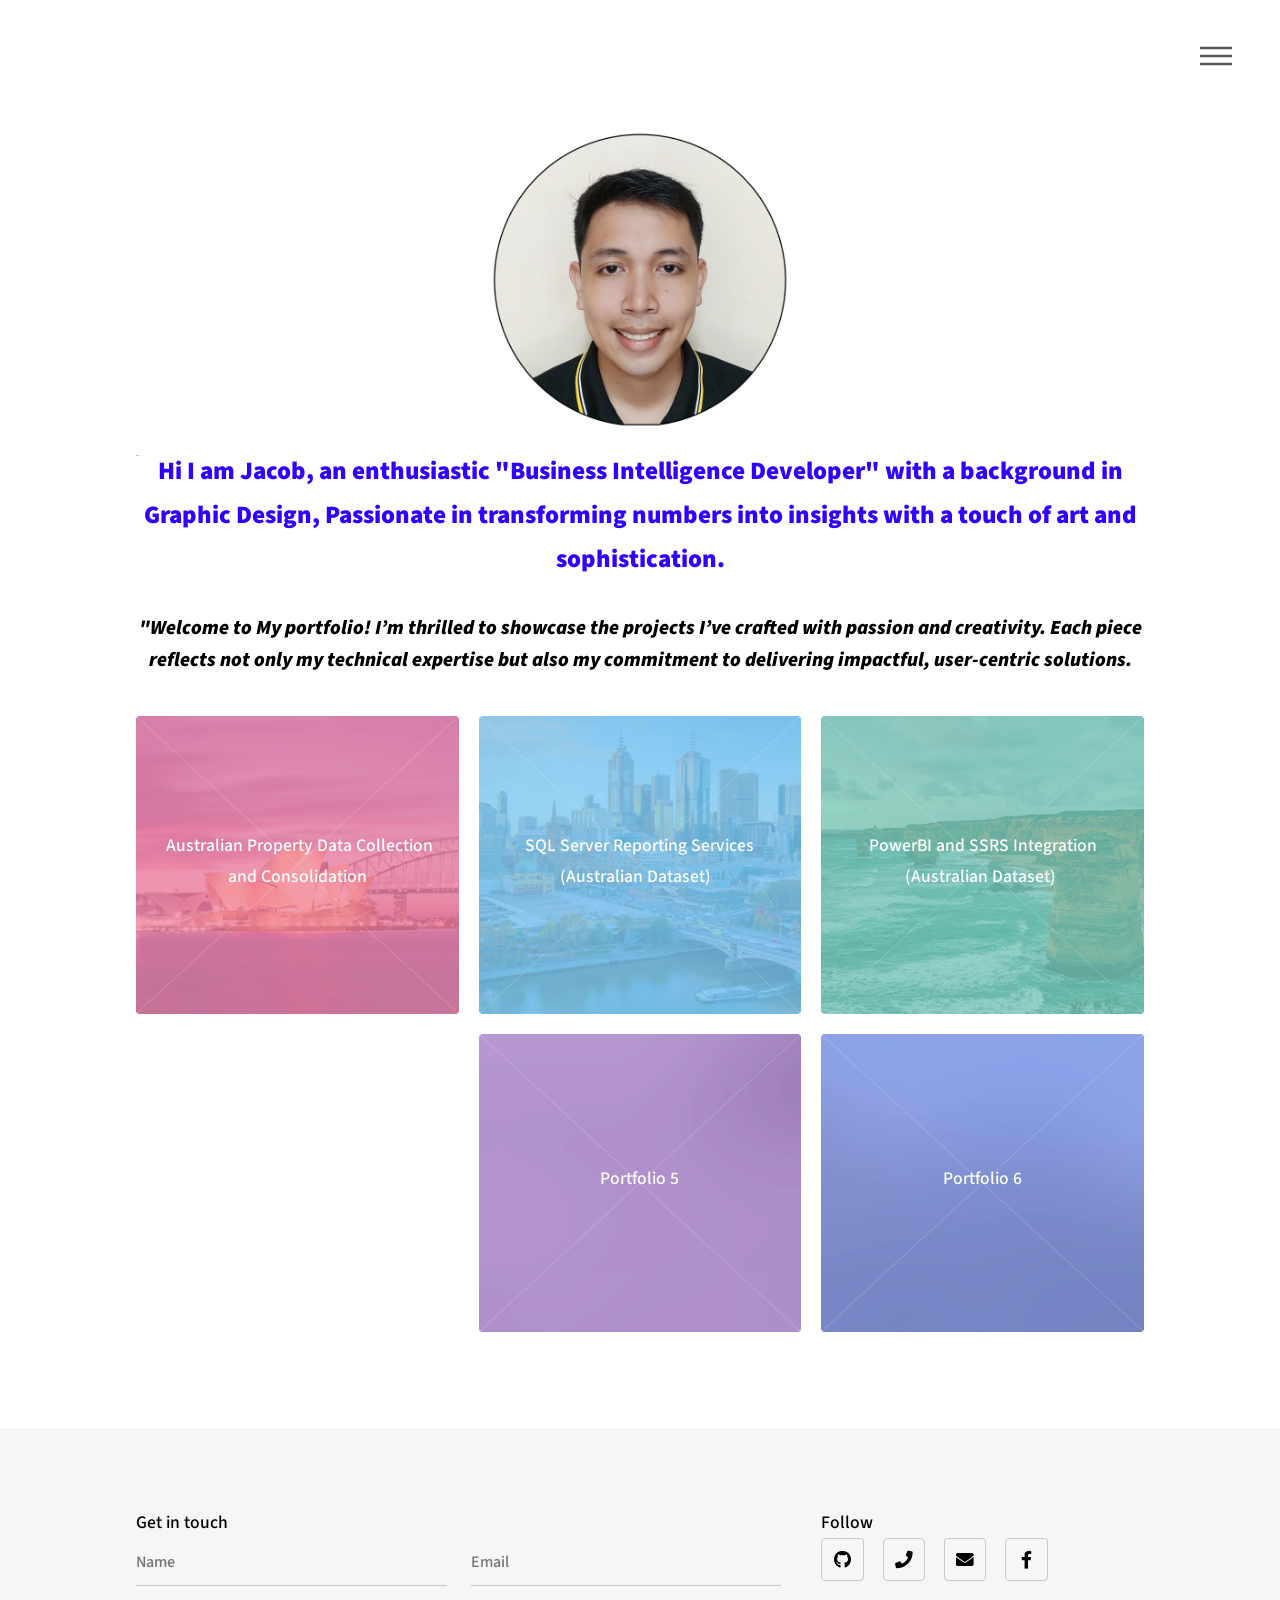
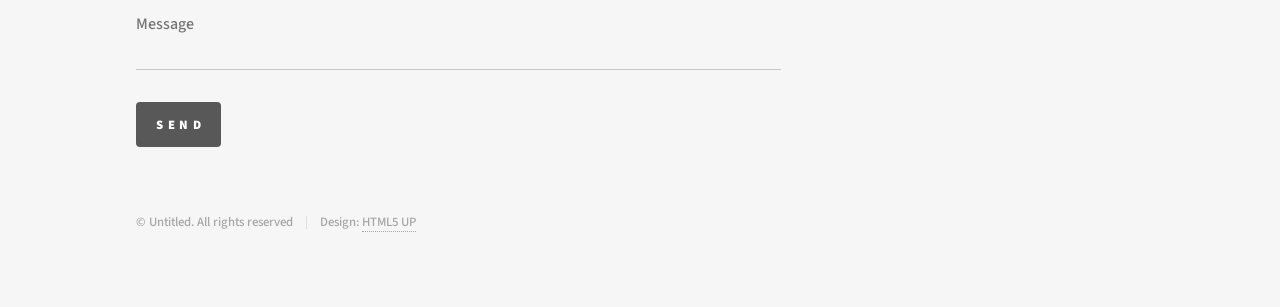
==== index.html @ b9bb624c "project name fixes" ====
<!DOCTYPE HTML>
<!--
	Phantom by HTML5 UP
	html5up.net | @ajlkn
	Free for personal and commercial use under the CCA 3.0 license (html5up.net/license)
-->
<html>
	<head>
		<title>Jacob Gamit/Portfolio</title>
		<meta charset="utf-8" />
		<meta name="viewport" content="width=device-width, initial-scale=1, user-scalable=no" />
		<link rel="stylesheet" href="assets/css/main.css" />
		<noscript><link rel="stylesheet" href="assets/css/noscript.css" /></noscript>
	</head>
	<body class="is-preload">
		<!-- Wrapper -->
			<div id="wrapper">

				<!-- Header -->
					<header id="header">
						<div class="inner">

							<!-- Logo -->
								<a href="index.html">
									<span><img src="images/ProfilePic.png" alt="" width="300" /></span><span>&nbsp;</span>
								</a>
							<p></p>
							<p></p>

							<!-- Nav -->
								<nav>
									<ul>
										<li><a href="#menu">Menu</a></li>
									</ul>
						  </nav>

					  </div>
					</header>

				<!-- Menu -->
					<nav id="menu">
						<h2></h2>
						<ul>
							<li><a href="index.html">Home</a></li>
							<li><a href="Portfolio1.html">Portfolio1</a></li>
							<li><a href="Portfolio2.html">Portfolio2</a></li>
							<li><a href="Portfolio3.html">Portfolio3</a></li>
						</ul>
					</nav>

				<!-- Main -->
					<div id="main">
						<div class="inner">
							<header>
								
							  <p class="align-center"><strong>Hi I am Jacob, an enthusiastic "Business Intelligence Developer" with a background in Graphic Design, Passionate in transforming numbers into insights with a touch of art and sophistication. </strong></p>

								<p class ="portfolio-text"><strong><em>"Welcome to My portfolio! I’m thrilled to showcase the projects I’ve crafted with passion and creativity. Each piece reflects not only my technical expertise but also my commitment to delivering impactful, user‑centric solutions.</em></strong></p>
							
							</header>
							<section class="tiles">
								<article class="style1">
									<span class="image">
										<img src="images/pic01.jpg" alt="" />
									</span>
									<a href="Portfolio1.html">
										<h2>&nbsp;Australian Property Data Collection and Consolidation</h2>
										<div class="content">
											<p>Click to View</p>
										</div>
									</a>
							  </article>
								<article class="style2">
									<span class="image">
										<img src="images/pic02.jpg" alt="" />
									</span>
									<a href="Portfolio2.html">
										<h2>SQL Server Reporting Services<br>
									    (Australian Dataset)&nbsp;&nbsp;</h2>
										<div class="content">
											<p>Click to View</p>
										</div>
									</a>
								</article>
								<article class="style3">
									<span class="image">
										<img src="images/pic03.jpg" alt="" />
									</span>
									<a href="Portfolio3.html">
										<h2>PowerBI and SSRS Integration</h2>
										<h2>(Australian Dataset)&nbsp;</h2>
<div class="content">
			  <p>Click to View</p>
			</div>
									</a>
								</article>
								<article class="style4">
									<span class="image">
										<img src="images/pic04.jpg" alt="" />
									</span>
									<a>
										<h2>Portfolio 4&nbsp;</h2>
										<div class="content">
											<p>Come back soon&nbsp; &nbsp;</p>
										</div>
									</a>
								</article>
								<article class="style5">
									<span class="image">
										<img src="images/pic05.jpg" alt="" />
									</span>
									<a>
										<h2>Portfolio 5</h2>
										<div class="content">
											<p>Come back soon</p>
										</div>
									</a>
								</article>
								<article class="style6">
									<span class="image">
										<img src="images/pic06.jpg" alt="" />
									</span>
									<a>
										<h2>Portfolio 6</h2>
										<div class="content">
											<p>Come back soon</p>
										</div>
									</a>
								</article>
								
						  </section>
					  </div>
					</div>

				<!-- Footer -->
					<footer id="footer">
						<div class="inner">
							<section>
								<h2>Get in touch</h2>
								<form method="post" action="#">
									<div class="fields">
										<div class="field half">
											<input type="text" name="name" id="name" placeholder="Name" />
										</div>
										<div class="field half">
											<input type="email" name="email" id="email" placeholder="Email" />
										</div>
										<div class="field">
											<textarea name="message" id="message" placeholder="Message"></textarea>
										</div>
									</div>
									<ul class="actions">
										<li><input type="submit" value="Send" class="primary" /></li>
									</ul>
								</form>
							</section>
							<section>
								<h2>Follow</h2>
								<ul class="icons">
									<li><a href="#" class="icon brands style2 fa-github"><span class="label">GitHub</span></a></li>
									<li><a href="#" class="icon solid style2 fa-phone"><span class="label">Phone</span></a></li>
									<li><a href="#" class="icon solid style2 fa-envelope"><span class="label">Email</span></a></li>
									<li><a href="#" class="icon brands style2 fa-facebook-f"><span class="label">Facebook</span></a></li>
								</ul>
							</section>
							<ul class="copyright">
								<li>&copy; Untitled. All rights reserved</li><li>Design: <a href="http://html5up.net">HTML5 UP</a></li>
							</ul>
						</div>
					</footer>

			</div>

		<!-- Scripts -->
			<script src="assets/js/jquery.min.js"></script>
			<script src="assets/js/browser.min.js"></script>
			<script src="assets/js/breakpoints.min.js"></script>
			<script src="assets/js/util.js"></script>
			<script src="assets/js/main.js"></script>

	</body>
</html>
---- assets/css/main.css ----
@import url(fontawesome-all.min.css);
@import url("https://fonts.googleapis.com/css?family=Source+Sans+Pro:300,700,900");

/*
	Phantom by HTML5 UP
	html5up.net | @ajlkn
	Free for personal and commercial use under the CCA 3.0 license (html5up.net/license)
*/

html, body, div, span, applet, object,
iframe, h1, h2, h3, h4, h5, h6, p, blockquote,
pre, a, abbr, acronym, address, big, cite,
code, del, dfn, em, img, ins, kbd, q, s, samp,
small, strike, strong, sub, sup, tt, var, b,
u, i, center, dl, dt, dd, ol, ul, li, fieldset,
form, label, legend, table, caption, tbody,
tfoot, thead, tr, th, td, article, aside,
canvas, details, embed, figure, figcaption,
footer, header, hgroup, menu, nav, output, ruby,
section, summary, time, mark, audio, video {
	margin: 0;
	padding: 0;
	border: 0;
	font-size: 100%;
	font: inherit;
	vertical-align: baseline;}

article, aside, details, figcaption, figure,
footer, header, hgroup, menu, nav, section {
	display: block;}

body {
	line-height: 1;
}

ol, ul {
	list-style: none;
}

blockquote, q {
	quotes: none;
}

	blockquote:before, blockquote:after, q:before, q:after {
		content: '';
		content: none;
	}

table {
	border-collapse: collapse;
	border-spacing: 0;
}

body {
	-webkit-text-size-adjust: none;
}

mark {
	background-color: transparent;
	color: inherit;
}

input::-moz-focus-inner {
	border: 0;
	padding: 0;
}

input, select, textarea {
	-moz-appearance: none;
	-webkit-appearance: none;
	-ms-appearance: none;
	appearance: none;
}

/* Basic */

	@-ms-viewport {
		width: device-width;
	}

	body {
		-ms-overflow-style: scrollbar;
	}

	@media screen and (max-width: 480px) {

		html, body {
			min-width: 320px;
		}

	}

	html {
		box-sizing: border-box;
	}

	*, *:before, *:after {
		box-sizing: inherit;
	}

	body {
		background: #ffffff;
	}

		body.is-preload *, body.is-preload *:before, body.is-preload *:after {
			-moz-animation: none !important;
			-webkit-animation: none !important;
			-ms-animation: none !important;
			animation: none !important;
			-moz-transition: none !important;
			-webkit-transition: none !important;
			-ms-transition: none !important;
			transition: none !important;
		}

/* Type */

	body, input, select, textarea {
		color: #000000;
		font-family: "Source Sans Pro", Helvetica, sans-serif;
		font-size: 16pt;
		font-weight: 510;
		line-height: 1.75;
	}

		@media screen and (max-width: 1680px) {

			body, input, select, textarea {
				font-size: 14pt;
			}

		}

		@media screen and (max-width: 1280px) {

			body, input, select, textarea {
				font-size: 12pt;
			}

		}

	a {
		-moz-transition: border-bottom-color 0.2s ease, color 0.2s ease;
		-webkit-transition: border-bottom-color 0.2s ease, color 0.2s ease;
		-ms-transition: border-bottom-color 0.2s ease, color 0.2s ease;
		transition: border-bottom-color 0.2s ease, color 0.2s ease;
		text-decoration: none;
		color: #585858;
		border-bottom: dotted 1px rgba(88, 88, 88, 0.5);
	}

		a:hover {
			border-bottom-color: transparent;
			color: #f2849e !important;
		}

	strong, b {
		font-weight: 900;
	}

	em, i {
		font-style: italic;
	}

	p {
		margin: 0 0 2em 0;
	}

	h1 {
		font-size: 2.75em;
		font-weight: 700;
		line-height: 1.3;
		margin: 0 0 1em 0;
		letter-spacing: -0.035em;
	}

		h1 a {
			color: inherit;
		}

		@media screen and (max-width: 736px) {

			h1 {
				font-size: 2em;
				margin: 0 0 1em 0;
			}

		}

		@media screen and (max-width: 360px) {

			h1 {
				font-size: 1.75em;
			}

		}

	h2, h3, h4, h5, {
		font-weight: 900;
		line-height: 1.5;
		margin: 0 0 2em 0;
		text-transform: uppercase;
		letter-spacing: 0.35em;
	}

		h2 a, h3 a, h4 a, h5 a, h6 a {
			color: inherit;
		}

	h2 {
		font-size: 1.1em;
	}

	h3 {
		font-size: 1em;
	}

	h4 {
		font-size: 0.8em;
	}

	h5 {
		font-size: 0.8em;
	}

	h6 {
  		color: #171717;
	}

	@media screen and (max-width: 980px) {

		h1 br, h2 br, h3 br, h4 br, h5 br, h6 br {
			display: none;
		}

	}

	@media screen and (max-width: 736px) {

		h2 {
			font-size: 1em;
		}

		h3 {
			font-size: 0.8em;
		}

	}

	sub {
		font-size: 0.8em;
		position: relative;
		top: 0.5em;
	}

	sup {
		font-size: 0.8em;
		position: relative;
		top: -0.5em;
	}

	blockquote {
		border-left: solid 4px #c9c9c9;
		font-style: italic;
		margin: 0 0 2em 0;
		padding: 0.5em 0 0.5em 2em;
	}

	code {
		background: rgba(144, 144, 144, 0.075);
		border-radius: 4px;
		border: solid 1px #c9c9c9;
		font-family: "Courier New", monospace;
		font-size: 0.9em;
		margin: 0 0.25em;
		padding: 0.25em 0.65em;
	}

	pre {
		-webkit-overflow-scrolling: touch;
		font-family: "Courier New", monospace;
		font-size: 0.9em;
		margin: 0 0 2em 0;
	}

		pre code {
			display: block;
			line-height: 1.75;
			padding: 1em 1.5em;
			overflow-x: auto;
		}

	hr {
		border: 0;
		border-bottom: solid 1px #c9c9c9;
		margin: 2em 0;
	}

		hr.major {
			margin: 3em 0;
		}

	.align-left {
		text-align: left;
	}

	.align-center {
		text-align: center;
	}

	.align-right {
		text-align: right;
	}

/* Row */

	.row {
		display: flex;
		flex-wrap: wrap;
		box-sizing: border-box;
		align-items: stretch;
	}

		.row > * {
			box-sizing: border-box;
		}

		.row.gtr-uniform > * > :last-child {
			margin-bottom: 0;
		}

		.row.aln-left {
			justify-content: flex-start;
		}

		.row.aln-center {
			justify-content: center;
		}

		.row.aln-right {
			justify-content: flex-end;
		}

		.row.aln-top {
			align-items: flex-start;
		}

		.row.aln-middle {
			align-items: center;
		}

		.row.aln-bottom {
			align-items: flex-end;
		}

		.row > .imp {
			order: -1;
		}

		.row > .col-1 {
			width: 8.33333%;
		}

		.row > .off-1 {
			margin-left: 8.33333%;
		}

		.row > .col-2 {
			width: 16.66667%;
		}

		.row > .off-2 {
			margin-left: 16.66667%;
		}

		.row > .col-3 {
			width: 25%;
		}

		.row > .off-3 {
			margin-left: 25%;
		}

		.row > .col-4 {
			width: 33.33333%;
		}

		.row > .off-4 {
			margin-left: 33.33333%;
		}

		.row > .col-5 {
			width: 41.66667%;
		}

		.row > .off-5 {
			margin-left: 41.66667%;
		}

		.row > .col-6 {
			width: 50%;
		}

		.row > .off-6 {
			margin-left: 50%;
		}

		.row > .col-7 {
			width: 58.33333%;
		}

		.row > .off-7 {
			margin-left: 58.33333%;
		}

		.row > .col-8 {
			width: 66.66667%;
		}

		.row > .off-8 {
			margin-left: 66.66667%;
		}

		.row > .col-9 {
			width: 75%;
		}

		.row > .off-9 {
			margin-left: 75%;
		}

		.row > .col-10 {
			width: 83.33333%;
		}

		.row > .off-10 {
			margin-left: 83.33333%;
		}

		.row > .col-11 {
			width: 91.66667%;
		}

		.row > .off-11 {
			margin-left: 91.66667%;
		}

		.row > .col-12 {
			width: 100%;
		}

		.row > .off-12 {
			margin-left: 100%;
		}

		.row.gtr-0 {
			margin-top: 0;
			margin-left: 0em;
		}

			.row.gtr-0 > * {
				padding: 0 0 0 0em;
			}

			.row.gtr-0.gtr-uniform {
				margin-top: 0em;
			}

				.row.gtr-0.gtr-uniform > * {
					padding-top: 0em;
				}

		.row.gtr-25 {
			margin-top: 0;
			margin-left: -0.5em;
		}

			.row.gtr-25 > * {
				padding: 0 0 0 0.5em;
			}

			.row.gtr-25.gtr-uniform {
				margin-top: -0.5em;
			}

				.row.gtr-25.gtr-uniform > * {
					padding-top: 0.5em;
				}

		.row.gtr-50 {
			margin-top: 0;
			margin-left: -1em;
		}

			.row.gtr-50 > * {
				padding: 0 0 0 1em;
			}

			.row.gtr-50.gtr-uniform {
				margin-top: -1em;
			}

				.row.gtr-50.gtr-uniform > * {
					padding-top: 1em;
				}

		.row {
			margin-top: 0;
			margin-left: -2em;
		}

			.row > * {
				padding: 0 0 0 2em;
			}

			.row.gtr-uniform {
				margin-top: -2em;
			}

				.row.gtr-uniform > * {
					padding-top: 2em;
				}

		.row.gtr-150 {
			margin-top: 0;
			margin-left: -3em;
		}

			.row.gtr-150 > * {
				padding: 0 0 0 3em;
			}

			.row.gtr-150.gtr-uniform {
				margin-top: -3em;
			}

				.row.gtr-150.gtr-uniform > * {
					padding-top: 3em;
				}

		.row.gtr-200 {
			margin-top: 0;
			margin-left: -4em;
		}

			.row.gtr-200 > * {
				padding: 0 0 0 4em;
			}

			.row.gtr-200.gtr-uniform {
				margin-top: -4em;
			}

				.row.gtr-200.gtr-uniform > * {
					padding-top: 4em;
				}

		@media screen and (max-width: 1680px) {

			.row {
				display: flex;
				flex-wrap: wrap;
				box-sizing: border-box;
				align-items: stretch;
			}

				.row > * {
					box-sizing: border-box;
				}

				.row.gtr-uniform > * > :last-child {
					margin-bottom: 0;
				}

				.row.aln-left {
					justify-content: flex-start;
				}

				.row.aln-center {
					justify-content: center;
				}

				.row.aln-right {
					justify-content: flex-end;
				}

				.row.aln-top {
					align-items: flex-start;
				}

				.row.aln-middle {
					align-items: center;
				}

				.row.aln-bottom {
					align-items: flex-end;
				}

				.row > .imp-xlarge {
					order: -1;
				}

				.row > .col-1-xlarge {
					width: 8.33333%;
				}

				.row > .off-1-xlarge {
					margin-left: 8.33333%;
				}

				.row > .col-2-xlarge {
					width: 16.66667%;
				}

				.row > .off-2-xlarge {
					margin-left: 16.66667%;
				}

				.row > .col-3-xlarge {
					width: 25%;
				}

				.row > .off-3-xlarge {
					margin-left: 25%;
				}

				.row > .col-4-xlarge {
					width: 33.33333%;
				}

				.row > .off-4-xlarge {
					margin-left: 33.33333%;
				}

				.row > .col-5-xlarge {
					width: 41.66667%;
				}

				.row > .off-5-xlarge {
					margin-left: 41.66667%;
				}

				.row > .col-6-xlarge {
					width: 50%;
				}

				.row > .off-6-xlarge {
					margin-left: 50%;
				}

				.row > .col-7-xlarge {
					width: 58.33333%;
				}

				.row > .off-7-xlarge {
					margin-left: 58.33333%;
				}

				.row > .col-8-xlarge {
					width: 66.66667%;
				}

				.row > .off-8-xlarge {
					margin-left: 66.66667%;
				}

				.row > .col-9-xlarge {
					width: 75%;
				}

				.row > .off-9-xlarge {
					margin-left: 75%;
				}

				.row > .col-10-xlarge {
					width: 83.33333%;
				}

				.row > .off-10-xlarge {
					margin-left: 83.33333%;
				}

				.row > .col-11-xlarge {
					width: 91.66667%;
				}

				.row > .off-11-xlarge {
					margin-left: 91.66667%;
				}

				.row > .col-12-xlarge {
					width: 100%;
				}

				.row > .off-12-xlarge {
					margin-left: 100%;
				}

				.row.gtr-0 {
					margin-top: 0;
					margin-left: 0em;
				}

					.row.gtr-0 > * {
						padding: 0 0 0 0em;
					}

					.row.gtr-0.gtr-uniform {
						margin-top: 0em;
					}

						.row.gtr-0.gtr-uniform > * {
							padding-top: 0em;
						}

				.row.gtr-25 {
					margin-top: 0;
					margin-left: -0.5em;
				}

					.row.gtr-25 > * {
						padding: 0 0 0 0.5em;
					}

					.row.gtr-25.gtr-uniform {
						margin-top: -0.5em;
					}

						.row.gtr-25.gtr-uniform > * {
							padding-top: 0.5em;
						}

				.row.gtr-50 {
					margin-top: 0;
					margin-left: -1em;
				}

					.row.gtr-50 > * {
						padding: 0 0 0 1em;
					}

					.row.gtr-50.gtr-uniform {
						margin-top: -1em;
					}

						.row.gtr-50.gtr-uniform > * {
							padding-top: 1em;
						}

				.row {
					margin-top: 0;
					margin-left: -2em;
				}

					.row > * {
						padding: 0 0 0 2em;
					}

					.row.gtr-uniform {
						margin-top: -2em;
					}

						.row.gtr-uniform > * {
							padding-top: 2em;
						}

				.row.gtr-150 {
					margin-top: 0;
					margin-left: -3em;
				}

					.row.gtr-150 > * {
						padding: 0 0 0 3em;
					}

					.row.gtr-150.gtr-uniform {
						margin-top: -3em;
					}

						.row.gtr-150.gtr-uniform > * {
							padding-top: 3em;
						}

				.row.gtr-200 {
					margin-top: 0;
					margin-left: -4em;
				}

					.row.gtr-200 > * {
						padding: 0 0 0 4em;
					}

					.row.gtr-200.gtr-uniform {
						margin-top: -4em;
					}

						.row.gtr-200.gtr-uniform > * {
							padding-top: 4em;
						}

		}

		@media screen and (max-width: 1280px) {

			.row {
				display: flex;
				flex-wrap: wrap;
				box-sizing: border-box;
				align-items: stretch;
			}

				.row > * {
					box-sizing: border-box;
				}

				.row.gtr-uniform > * > :last-child {
					margin-bottom: 0;
				}

				.row.aln-left {
					justify-content: flex-start;
				}

				.row.aln-center {
					justify-content: center;
				}

				.row.aln-right {
					justify-content: flex-end;
				}

				.row.aln-top {
					align-items: flex-start;
				}

				.row.aln-middle {
					align-items: center;
				}

				.row.aln-bottom {
					align-items: flex-end;
				}

				.row > .imp-large {
					order: -1;
				}

				.row > .col-1-large {
					width: 8.33333%;
				}

				.row > .off-1-large {
					margin-left: 8.33333%;
				}

				.row > .col-2-large {
					width: 16.66667%;
				}

				.row > .off-2-large {
					margin-left: 16.66667%;
				}

				.row > .col-3-large {
					width: 25%;
				}

				.row > .off-3-large {
					margin-left: 25%;
				}

				.row > .col-4-large {
					width: 33.33333%;
				}

				.row > .off-4-large {
					margin-left: 33.33333%;
				}

				.row > .col-5-large {
					width: 41.66667%;
				}

				.row > .off-5-large {
					margin-left: 41.66667%;
				}

				.row > .col-6-large {
					width: 50%;
				}

				.row > .off-6-large {
					margin-left: 50%;
				}

				.row > .col-7-large {
					width: 58.33333%;
				}

				.row > .off-7-large {
					margin-left: 58.33333%;
				}

				.row > .col-8-large {
					width: 66.66667%;
				}

				.row > .off-8-large {
					margin-left: 66.66667%;
				}

				.row > .col-9-large {
					width: 75%;
				}

				.row > .off-9-large {
					margin-left: 75%;
				}

				.row > .col-10-large {
					width: 83.33333%;
				}

				.row > .off-10-large {
					margin-left: 83.33333%;
				}

				.row > .col-11-large {
					width: 91.66667%;
				}

				.row > .off-11-large {
					margin-left: 91.66667%;
				}

				.row > .col-12-large {
					width: 100%;
				}

				.row > .off-12-large {
					margin-left: 100%;
				}

				.row.gtr-0 {
					margin-top: 0;
					margin-left: 0em;
				}

					.row.gtr-0 > * {
						padding: 0 0 0 0em;
					}

					.row.gtr-0.gtr-uniform {
						margin-top: 0em;
					}

						.row.gtr-0.gtr-uniform > * {
							padding-top: 0em;
						}

				.row.gtr-25 {
					margin-top: 0;
					margin-left: -0.5em;
				}

					.row.gtr-25 > * {
						padding: 0 0 0 0.5em;
					}

					.row.gtr-25.gtr-uniform {
						margin-top: -0.5em;
					}

						.row.gtr-25.gtr-uniform > * {
							padding-top: 0.5em;
						}

				.row.gtr-50 {
					margin-top: 0;
					margin-left: -1em;
				}

					.row.gtr-50 > * {
						padding: 0 0 0 1em;
					}

					.row.gtr-50.gtr-uniform {
						margin-top: -1em;
					}

						.row.gtr-50.gtr-uniform > * {
							padding-top: 1em;
						}

				.row {
					margin-top: 0;
					margin-left: -2em;
				}

					.row > * {
						padding: 0 0 0 2em;
					}

					.row.gtr-uniform {
						margin-top: -2em;
					}

						.row.gtr-uniform > * {
							padding-top: 2em;
						}

				.row.gtr-150 {
					margin-top: 0;
					margin-left: -3em;
				}

					.row.gtr-150 > * {
						padding: 0 0 0 3em;
					}

					.row.gtr-150.gtr-uniform {
						margin-top: -3em;
					}

						.row.gtr-150.gtr-uniform > * {
							padding-top: 3em;
						}

				.row.gtr-200 {
					margin-top: 0;
					margin-left: -4em;
				}

					.row.gtr-200 > * {
						padding: 0 0 0 4em;
					}

					.row.gtr-200.gtr-uniform {
						margin-top: -4em;
					}

						.row.gtr-200.gtr-uniform > * {
							padding-top: 4em;
						}

		}

		@media screen and (max-width: 980px) {

			.row {
				display: flex;
				flex-wrap: wrap;
				box-sizing: border-box;
				align-items: stretch;
			}

				.row > * {
					box-sizing: border-box;
				}

				.row.gtr-uniform > * > :last-child {
					margin-bottom: 0;
				}

				.row.aln-left {
					justify-content: flex-start;
				}

				.row.aln-center {
					justify-content: center;
				}

				.row.aln-right {
					justify-content: flex-end;
				}

				.row.aln-top {
					align-items: flex-start;
				}

				.row.aln-middle {
					align-items: center;
				}

				.row.aln-bottom {
					align-items: flex-end;
				}

				.row > .imp-medium {
					order: -1;
				}

				.row > .col-1-medium {
					width: 8.33333%;
				}

				.row > .off-1-medium {
					margin-left: 8.33333%;
				}

				.row > .col-2-medium {
					width: 16.66667%;
				}

				.row > .off-2-medium {
					margin-left: 16.66667%;
				}

				.row > .col-3-medium {
					width: 25%;
				}

				.row > .off-3-medium {
					margin-left: 25%;
				}

				.row > .col-4-medium {
					width: 33.33333%;
				}

				.row > .off-4-medium {
					margin-left: 33.33333%;
				}

				.row > .col-5-medium {
					width: 41.66667%;
				}

				.row > .off-5-medium {
					margin-left: 41.66667%;
				}

				.row > .col-6-medium {
					width: 50%;
				}

				.row > .off-6-medium {
					margin-left: 50%;
				}

				.row > .col-7-medium {
					width: 58.33333%;
				}

				.row > .off-7-medium {
					margin-left: 58.33333%;
				}

				.row > .col-8-medium {
					width: 66.66667%;
				}

				.row > .off-8-medium {
					margin-left: 66.66667%;
				}

				.row > .col-9-medium {
					width: 75%;
				}

				.row > .off-9-medium {
					margin-left: 75%;
				}

				.row > .col-10-medium {
					width: 83.33333%;
				}

				.row > .off-10-medium {
					margin-left: 83.33333%;
				}

				.row > .col-11-medium {
					width: 91.66667%;
				}

				.row > .off-11-medium {
					margin-left: 91.66667%;
				}

				.row > .col-12-medium {
					width: 100%;
				}

				.row > .off-12-medium {
					margin-left: 100%;
				}

				.row.gtr-0 {
					margin-top: 0;
					margin-left: 0em;
				}

					.row.gtr-0 > * {
						padding: 0 0 0 0em;
					}

					.row.gtr-0.gtr-uniform {
						margin-top: 0em;
					}

						.row.gtr-0.gtr-uniform > * {
							padding-top: 0em;
						}

				.row.gtr-25 {
					margin-top: 0;
					margin-left: -0.375em;
				}

					.row.gtr-25 > * {
						padding: 0 0 0 0.375em;
					}

					.row.gtr-25.gtr-uniform {
						margin-top: -0.375em;
					}

						.row.gtr-25.gtr-uniform > * {
							padding-top: 0.375em;
						}

				.row.gtr-50 {
					margin-top: 0;
					margin-left: -0.75em;
				}

					.row.gtr-50 > * {
						padding: 0 0 0 0.75em;
					}

					.row.gtr-50.gtr-uniform {
						margin-top: -0.75em;
					}

						.row.gtr-50.gtr-uniform > * {
							padding-top: 0.75em;
						}

				.row {
					margin-top: 0;
					margin-left: -1.5em;
				}

					.row > * {
						padding: 0 0 0 1.5em;
					}

					.row.gtr-uniform {
						margin-top: -1.5em;
					}

						.row.gtr-uniform > * {
							padding-top: 1.5em;
						}

				.row.gtr-150 {
					margin-top: 0;
					margin-left: -2.25em;
				}

					.row.gtr-150 > * {
						padding: 0 0 0 2.25em;
					}

					.row.gtr-150.gtr-uniform {
						margin-top: -2.25em;
					}

						.row.gtr-150.gtr-uniform > * {
							padding-top: 2.25em;
						}

				.row.gtr-200 {
					margin-top: 0;
					margin-left: -3em;
				}

					.row.gtr-200 > * {
						padding: 0 0 0 3em;
					}

					.row.gtr-200.gtr-uniform {
						margin-top: -3em;
					}

						.row.gtr-200.gtr-uniform > * {
							padding-top: 3em;
						}

		}

		@media screen and (max-width: 736px) {

			.row {
				display: flex;
				flex-wrap: wrap;
				box-sizing: border-box;
				align-items: stretch;
			}

				.row > * {
					box-sizing: border-box;
				}

				.row.gtr-uniform > * > :last-child {
					margin-bottom: 0;
				}

				.row.aln-left {
					justify-content: flex-start;
				}

				.row.aln-center {
					justify-content: center;
				}

				.row.aln-right {
					justify-content: flex-end;
				}

				.row.aln-top {
					align-items: flex-start;
				}

				.row.aln-middle {
					align-items: center;
				}

				.row.aln-bottom {
					align-items: flex-end;
				}

				.row > .imp-small {
					order: -1;
				}

				.row > .col-1-small {
					width: 8.33333%;
				}

				.row > .off-1-small {
					margin-left: 8.33333%;
				}

				.row > .col-2-small {
					width: 16.66667%;
				}

				.row > .off-2-small {
					margin-left: 16.66667%;
				}

				.row > .col-3-small {
					width: 25%;
				}

				.row > .off-3-small {
					margin-left: 25%;
				}

				.row > .col-4-small {
					width: 33.33333%;
				}

				.row > .off-4-small {
					margin-left: 33.33333%;
				}

				.row > .col-5-small {
					width: 41.66667%;
				}

				.row > .off-5-small {
					margin-left: 41.66667%;
				}

				.row > .col-6-small {
					width: 50%;
				}

				.row > .off-6-small {
					margin-left: 50%;
				}

				.row > .col-7-small {
					width: 58.33333%;
				}

				.row > .off-7-small {
					margin-left: 58.33333%;
				}

				.row > .col-8-small {
					width: 66.66667%;
				}

				.row > .off-8-small {
					margin-left: 66.66667%;
				}

				.row > .col-9-small {
					width: 75%;
				}

				.row > .off-9-small {
					margin-left: 75%;
				}

				.row > .col-10-small {
					width: 83.33333%;
				}

				.row > .off-10-small {
					margin-left: 83.33333%;
				}

				.row > .col-11-small {
					width: 91.66667%;
				}

				.row > .off-11-small {
					margin-left: 91.66667%;
				}

				.row > .col-12-small {
					width: 100%;
				}

				.row > .off-12-small {
					margin-left: 100%;
				}

				.row.gtr-0 {
					margin-top: 0;
					margin-left: 0em;
				}

					.row.gtr-0 > * {
						padding: 0 0 0 0em;
					}

					.row.gtr-0.gtr-uniform {
						margin-top: 0em;
					}

						.row.gtr-0.gtr-uniform > * {
							padding-top: 0em;
						}

				.row.gtr-25 {
					margin-top: 0;
					margin-left: -0.25em;
				}

					.row.gtr-25 > * {
						padding: 0 0 0 0.25em;
					}

					.row.gtr-25.gtr-uniform {
						margin-top: -0.25em;
					}

						.row.gtr-25.gtr-uniform > * {
							padding-top: 0.25em;
						}

				.row.gtr-50 {
					margin-top: 0;
					margin-left: -0.5em;
				}

					.row.gtr-50 > * {
						padding: 0 0 0 0.5em;
					}

					.row.gtr-50.gtr-uniform {
						margin-top: -0.5em;
					}

						.row.gtr-50.gtr-uniform > * {
							padding-top: 0.5em;
						}

				.row {
					margin-top: 0;
					margin-left: -1em;
				}

					.row > * {
						padding: 0 0 0 1em;
					}

					.row.gtr-uniform {
						margin-top: -1em;
					}

						.row.gtr-uniform > * {
							padding-top: 1em;
						}

				.row.gtr-150 {
					margin-top: 0;
					margin-left: -1.5em;
				}

					.row.gtr-150 > * {
						padding: 0 0 0 1.5em;
					}

					.row.gtr-150.gtr-uniform {
						margin-top: -1.5em;
					}

						.row.gtr-150.gtr-uniform > * {
							padding-top: 1.5em;
						}

				.row.gtr-200 {
					margin-top: 0;
					margin-left: -2em;
				}

					.row.gtr-200 > * {
						padding: 0 0 0 2em;
					}

					.row.gtr-200.gtr-uniform {
						margin-top: -2em;
					}

						.row.gtr-200.gtr-uniform > * {
							padding-top: 2em;
						}

		}

		@media screen and (max-width: 480px) {

			.row {
				display: flex;
				flex-wrap: wrap;
				box-sizing: border-box;
				align-items: stretch;
			}

				.row > * {
					box-sizing: border-box;
				}

				.row.gtr-uniform > * > :last-child {
					margin-bottom: 0;
				}

				.row.aln-left {
					justify-content: flex-start;
				}

				.row.aln-center {
					justify-content: center;
				}

				.row.aln-right {
					justify-content: flex-end;
				}

				.row.aln-top {
					align-items: flex-start;
				}

				.row.aln-middle {
					align-items: center;
				}

				.row.aln-bottom {
					align-items: flex-end;
				}

				.row > .imp-xsmall {
					order: -1;
				}

				.row > .col-1-xsmall {
					width: 8.33333%;
				}

				.row > .off-1-xsmall {
					margin-left: 8.33333%;
				}

				.row > .col-2-xsmall {
					width: 16.66667%;
				}

				.row > .off-2-xsmall {
					margin-left: 16.66667%;
				}

				.row > .col-3-xsmall {
					width: 25%;
				}

				.row > .off-3-xsmall {
					margin-left: 25%;
				}

				.row > .col-4-xsmall {
					width: 33.33333%;
				}

				.row > .off-4-xsmall {
					margin-left: 33.33333%;
				}

				.row > .col-5-xsmall {
					width: 41.66667%;
				}

				.row > .off-5-xsmall {
					margin-left: 41.66667%;
				}

				.row > .col-6-xsmall {
					width: 50%;
				}

				.row > .off-6-xsmall {
					margin-left: 50%;
				}

				.row > .col-7-xsmall {
					width: 58.33333%;
				}

				.row > .off-7-xsmall {
					margin-left: 58.33333%;
				}

				.row > .col-8-xsmall {
					width: 66.66667%;
				}

				.row > .off-8-xsmall {
					margin-left: 66.66667%;
				}

				.row > .col-9-xsmall {
					width: 75%;
				}

				.row > .off-9-xsmall {
					margin-left: 75%;
				}

				.row > .col-10-xsmall {
					width: 83.33333%;
				}

				.row > .off-10-xsmall {
					margin-left: 83.33333%;
				}

				.row > .col-11-xsmall {
					width: 91.66667%;
				}

				.row > .off-11-xsmall {
					margin-left: 91.66667%;
				}

				.row > .col-12-xsmall {
					width: 100%;
				}

				.row > .off-12-xsmall {
					margin-left: 100%;
				}

				.row.gtr-0 {
					margin-top: 0;
					margin-left: 0em;
				}

					.row.gtr-0 > * {
						padding: 0 0 0 0em;
					}

					.row.gtr-0.gtr-uniform {
						margin-top: 0em;
					}

						.row.gtr-0.gtr-uniform > * {
							padding-top: 0em;
						}

				.row.gtr-25 {
					margin-top: 0;
					margin-left: -0.25em;
				}

					.row.gtr-25 > * {
						padding: 0 0 0 0.25em;
					}

					.row.gtr-25.gtr-uniform {
						margin-top: -0.25em;
					}

						.row.gtr-25.gtr-uniform > * {
							padding-top: 0.25em;
						}

				.row.gtr-50 {
					margin-top: 0;
					margin-left: -0.5em;
				}

					.row.gtr-50 > * {
						padding: 0 0 0 0.5em;
					}

					.row.gtr-50.gtr-uniform {
						margin-top: -0.5em;
					}

						.row.gtr-50.gtr-uniform > * {
							padding-top: 0.5em;
						}

				.row {
					margin-top: 0;
					margin-left: -1em;
				}

					.row > * {
						padding: 0 0 0 1em;
					}

					.row.gtr-uniform {
						margin-top: -1em;
					}

						.row.gtr-uniform > * {
							padding-top: 1em;
						}

				.row.gtr-150 {
					margin-top: 0;
					margin-left: -1.5em;
				}

					.row.gtr-150 > * {
						padding: 0 0 0 1.5em;
					}

					.row.gtr-150.gtr-uniform {
						margin-top: -1.5em;
					}

						.row.gtr-150.gtr-uniform > * {
							padding-top: 1.5em;
						}

				.row.gtr-200 {
					margin-top: 0;
					margin-left: -2em;
				}

					.row.gtr-200 > * {
						padding: 0 0 0 2em;
					}

					.row.gtr-200.gtr-uniform {
						margin-top: -2em;
					}

						.row.gtr-200.gtr-uniform > * {
							padding-top: 2em;
						}

		}

/* Section/Article */

	section.special, article.special {
		text-align: center;
	}

	header p {
		margin-top: -1em;
	}

	@media screen and (max-width: 736px) {

		header p {
			margin-top: 0;
		}

	}

/* Icon */

	.icon {
		text-decoration: none;
		border-bottom: none;
		position: relative;
	}

		.icon:before {
			-moz-osx-font-smoothing: grayscale;
			-webkit-font-smoothing: antialiased;
			display: inline-block;
			font-style: normal;
			font-variant: normal;
			text-rendering: auto;
			line-height: 1;
			text-transform: none !important;
			font-family: 'Font Awesome 5 Free';
			font-weight: 400;
		}

		.icon > .label {
			display: none;
		}

		.icon:before {
			line-height: inherit;
		}

		.icon.solid:before {
			font-weight: 900;
		}

		.icon.brands:before {
			font-family: 'Font Awesome 5 Brands';
		}

		.icon.style2 {
			-moz-transition: background-color 0.2s ease-in-out, color 0.2s ease-in-out, border-color 0.2s ease-in-out;
			-webkit-transition: background-color 0.2s ease-in-out, color 0.2s ease-in-out, border-color 0.2s ease-in-out;
			-ms-transition: background-color 0.2s ease-in-out, color 0.2s ease-in-out, border-color 0.2s ease-in-out;
			transition: background-color 0.2s ease-in-out, color 0.2s ease-in-out, border-color 0.2s ease-in-out;
			background-color: transparent;
			border: solid 1px #c9c9c9;
			border-radius: 4px;
			width: 2.65em;
			height: 2.65em;
			display: inline-block;
			text-align: center;
			line-height: 2.65em;
			color: inherit;
		}

			.icon.style2:before {
				font-size: 1.1em;
			}

			.icon.style2:hover {
				color: #f2849e;
				border-color: #f2849e;
			}

			.icon.style2:active {
				background-color: rgba(242, 132, 158, 0.1);
			}

/* List */

	ol {
		list-style: decimal;
		margin: 0 0 2em 0;
		padding-left: 1.25em;
	}

		ol li {
			padding-left: 0.25em;
		}

	ul {
		list-style: disc;
		margin: 0 0 2em 0;
		padding-left: 1em;
	}

		ul li {
			padding-left: 0.5em;
		}

		ul.alt {
			list-style: none;
			padding-left: 0;
		}

			ul.alt li {
				border-top: solid 1px #c9c9c9;
				padding: 0.5em 0;
			}

				ul.alt li:first-child {
					border-top: 0;
					padding-top: 0;
				}

	dl {
		margin: 0 0 2em 0;
	}

		dl dt {
			display: block;
			font-weight: 900;
			margin: 0 0 1em 0;
		}

		dl dd {
			margin-left: 2em;
		}

/* Actions */

	ul.actions {
		display: -moz-flex;
		display: -webkit-flex;
		display: -ms-flex;
		display: flex;
		cursor: default;
		list-style: none;
		margin-left: -1em;
		padding-left: 0;
	}

		ul.actions li {
			padding: 0 0 0 1em;
			vertical-align: middle;
		}

		ul.actions.special {
			-moz-justify-content: center;
			-webkit-justify-content: center;
			-ms-justify-content: center;
			justify-content: center;
			width: 100%;
			margin-left: 0;
		}

			ul.actions.special li:first-child {
				padding-left: 0;
			}

		ul.actions.stacked {
			-moz-flex-direction: column;
			-webkit-flex-direction: column;
			-ms-flex-direction: column;
			flex-direction: column;
			margin-left: 0;
		}

			ul.actions.stacked li {
				padding: 1.3em 0 0 0;
			}

				ul.actions.stacked li:first-child {
					padding-top: 0;
				}

		ul.actions.fit {
			width: calc(100% + 1em);
		}

			ul.actions.fit li {
				-moz-flex-grow: 1;
				-webkit-flex-grow: 1;
				-ms-flex-grow: 1;
				flex-grow: 1;
				-moz-flex-shrink: 1;
				-webkit-flex-shrink: 1;
				-ms-flex-shrink: 1;
				flex-shrink: 1;
				width: 100%;
			}

				ul.actions.fit li > * {
					width: 100%;
				}

			ul.actions.fit.stacked {
				width: 100%;
			}

		@media screen and (max-width: 480px) {

			ul.actions:not(.fixed) {
				-moz-flex-direction: column;
				-webkit-flex-direction: column;
				-ms-flex-direction: column;
				flex-direction: column;
				margin-left: 0;
				width: 100% !important;
			}

				ul.actions:not(.fixed) li {
					-moz-flex-grow: 1;
					-webkit-flex-grow: 1;
					-ms-flex-grow: 1;
					flex-grow: 1;
					-moz-flex-shrink: 1;
					-webkit-flex-shrink: 1;
					-ms-flex-shrink: 1;
					flex-shrink: 1;
					padding: 1em 0 0 0;
					text-align: center;
					width: 100%;
				}

					ul.actions:not(.fixed) li > * {
						width: 100%;
					}

					ul.actions:not(.fixed) li:first-child {
						padding-top: 0;
					}

					ul.actions:not(.fixed) li input[type="submit"],
					ul.actions:not(.fixed) li input[type="reset"],
					ul.actions:not(.fixed) li input[type="button"],
					ul.actions:not(.fixed) li button,
					ul.actions:not(.fixed) li .button {
						width: 100%;
					}

						ul.actions:not(.fixed) li input[type="submit"].icon:before,
						ul.actions:not(.fixed) li input[type="reset"].icon:before,
						ul.actions:not(.fixed) li input[type="button"].icon:before,
						ul.actions:not(.fixed) li button.icon:before,
						ul.actions:not(.fixed) li .button.icon:before {
							margin-left: -0.5rem;
						}

		}

/* Icons */

	ul.icons {
		cursor: default;
		list-style: none;
		padding-left: 0;
		margin: -1em 0 2em -1em;
	}

		ul.icons li {
			display: inline-block;
			padding: 1em 0 0 1em;
		}

/* Form */

	form {
		margin: 0 0 2em 0;
		overflow-x: hidden;
	}

		form > :last-child {
			margin-bottom: 0;
		}

		form > .fields {
			display: -moz-flex;
			display: -webkit-flex;
			display: -ms-flex;
			display: flex;
			-moz-flex-wrap: wrap;
			-webkit-flex-wrap: wrap;
			-ms-flex-wrap: wrap;
			flex-wrap: wrap;
			width: calc(100% + 3em);
			margin: -1.5em 0 2em -1.5em;
		}

			form > .fields > .field {
				-moz-flex-grow: 0;
				-webkit-flex-grow: 0;
				-ms-flex-grow: 0;
				flex-grow: 0;
				-moz-flex-shrink: 0;
				-webkit-flex-shrink: 0;
				-ms-flex-shrink: 0;
				flex-shrink: 0;
				padding: 1.5em 0 0 1.5em;
				width: calc(100% - 1.5em);
			}

				form > .fields > .field.half {
					width: calc(50% - 0.75em);
				}

				form > .fields > .field.third {
					width: calc(100%/3 - 0.5em);
				}

				form > .fields > .field.quarter {
					width: calc(25% - 0.375em);
				}

		@media screen and (max-width: 480px) {

			form > .fields {
				width: calc(100% + 3em);
				margin: -1.5em 0 2em -1.5em;
			}

				form > .fields > .field {
					padding: 1.5em 0 0 1.5em;
					width: calc(100% - 1.5em);
				}

					form > .fields > .field.half {
						width: calc(100% - 1.5em);
					}

					form > .fields > .field.third {
						width: calc(100% - 1.5em);
					}

					form > .fields > .field.quarter {
						width: calc(100% - 1.5em);
					}

		}

	label {
		display: block;
		font-size: 0.9em;
		font-weight: 900;
		margin: 0 0 1em 0;
	}

	input[type="text"],
	input[type="password"],
	input[type="email"],
	input[type="tel"],
	select,
	textarea {
		-moz-appearance: none;
		-webkit-appearance: none;
		-ms-appearance: none;
		appearance: none;
		background-color: transparent;
		border: none;
		border-radius: 0;
		border-bottom: solid 1px #c9c9c9;
		color: inherit;
		display: block;
		outline: 0;
		padding: 0;
		text-decoration: none;
		width: 100%;
	}

		input[type="text"]:invalid,
		input[type="password"]:invalid,
		input[type="email"]:invalid,
		input[type="tel"]:invalid,
		select:invalid,
		textarea:invalid {
			box-shadow: none;
		}

		input[type="text"]:focus,
		input[type="password"]:focus,
		input[type="email"]:focus,
		input[type="tel"]:focus,
		select:focus,
		textarea:focus {
			border-bottom-color: #f2849e;
			box-shadow: inset 0 -1px 0 0 #f2849e;
		}

	select {
		background-image: url("data:image/svg+xml;charset=utf8,%3Csvg xmlns='http://www.w3.org/2000/svg' width='40' height='40' preserveAspectRatio='none' viewBox='0 0 40 40'%3E%3Cpath d='M9.4,12.3l10.4,10.4l10.4-10.4c0.2-0.2,0.5-0.4,0.9-0.4c0.3,0,0.6,0.1,0.9,0.4l3.3,3.3c0.2,0.2,0.4,0.5,0.4,0.9 c0,0.4-0.1,0.6-0.4,0.9L20.7,31.9c-0.2,0.2-0.5,0.4-0.9,0.4c-0.3,0-0.6-0.1-0.9-0.4L4.3,17.3c-0.2-0.2-0.4-0.5-0.4-0.9 c0-0.4,0.1-0.6,0.4-0.9l3.3-3.3c0.2-0.2,0.5-0.4,0.9-0.4S9.1,12.1,9.4,12.3z' fill='%23c9c9c9' /%3E%3C/svg%3E");
		background-size: 1.25rem;
		background-repeat: no-repeat;
		background-position: calc(100% - 1rem) center;
		height: 3em;
		padding-right: 3em;
		text-overflow: ellipsis;
	}

		select option {
			background: #ffffff;
		}

		select:focus::-ms-value {
			background-color: transparent;
		}

		select::-ms-expand {
			display: none;
		}

	input[type="text"],
	input[type="password"],
	input[type="email"],
	select {
		height: 3em;
	}

	textarea {
		padding: 0;
		min-height: 3.75em;
	}

	input[type="checkbox"],
	input[type="radio"] {
		-moz-appearance: none;
		-webkit-appearance: none;
		-ms-appearance: none;
		appearance: none;
		display: block;
		float: left;
		margin-right: -2em;
		opacity: 0;
		width: 1em;
		z-index: -1;
	}

		input[type="checkbox"] + label,
		input[type="radio"] + label {
			text-decoration: none;
			color: #585858;
			cursor: pointer;
			display: inline-block;
			font-size: 1em;
			font-weight: 300;
			padding-left: 2.55em;
			padding-right: 0.75em;
			position: relative;
		}

			input[type="checkbox"] + label:before,
			input[type="radio"] + label:before {
				-moz-osx-font-smoothing: grayscale;
				-webkit-font-smoothing: antialiased;
				display: inline-block;
				font-style: normal;
				font-variant: normal;
				text-rendering: auto;
				line-height: 1;
				text-transform: none !important;
				font-family: 'Font Awesome 5 Free';
				font-weight: 900;
			}

			input[type="checkbox"] + label:before,
			input[type="radio"] + label:before {
				border-radius: 4px;
				border: solid 1px #c9c9c9;
				content: '';
				display: inline-block;
				font-size: 0.8em;
				height: 2.25em;
				left: 0;
				line-height: 2.25em;
				position: absolute;
				text-align: center;
				top: 0;
				width: 2.25em;
			}

		input[type="checkbox"]:checked + label:before,
		input[type="radio"]:checked + label:before {
			background: #585858;
			border-color: #585858;
			color: #ffffff;
			content: '\f00c';
		}

		input[type="checkbox"]:focus + label:before,
		input[type="radio"]:focus + label:before {
			border-color: #f2849e;
			box-shadow: 0 0 0 1px #f2849e;
		}

	input[type="checkbox"] + label:before {
		border-radius: 4px;
	}

	input[type="radio"] + label:before {
		border-radius: 100%;
	}

/* Box */

	.box {
		border-radius: 4px;
		border: solid 1px #c9c9c9;
		margin-bottom: 2em;
		padding: 1.5em;
	}

		.box > :last-child,
		.box > :last-child > :last-child,
		.box > :last-child > :last-child > :last-child {
			margin-bottom: 0;
		}

		.box.alt {
			border: 0;
			border-radius: 0;
			padding: 0;
		}

/* Image */

	.image {
		border-radius: 4px;
		border: 0;
		display: inline-block;
		position: relative;
	}

		.image img {
			border-radius: 4px;
			display: block;
		}

		.image.left, .image.right {
			max-width: 40%;
		}

			.image.left img, .image.right img {
				width: 100%;
			}

		.image.left {
			float: left;
			padding: 0 1.5em 1em 0;
			top: 0.25em;
		}

		.image.right {
			float: right;
			padding: 0 0 1em 1.5em;
			top: 0.25em;
		}

		.image.fit {
			display: block;
			margin: 0 0 2em 0;
			width: 100%;
		}

			.image.fit img {
				width: 100%;
			}

		.image.main {
			display: block;
			margin: 0 0 3em 0;
			width: 100%;
		}

			.image.main img {
				width: 100%;
			}

			@media screen and (max-width: 736px) {

				.image.main {
					margin: 0 0 2em 0;
				}

			}

/* Table */

	.table-wrapper {
		-webkit-overflow-scrolling: touch;
		overflow-x: auto;
	}

	table {
		margin: 0 0 2em 0;
		width: 100%;
	}

		table tbody tr {
			border: solid 1px #c9c9c9;
			border-left: 0;
			border-right: 0;
		}

			table tbody tr:nth-child(2n + 1) {
				background-color: rgba(144, 144, 144, 0.075);
			}

		table td {
			padding: 0.75em 0.75em;
		}

		table th {
			font-size: 0.9em;
			font-weight: 900;
			padding: 0 0.75em 0.75em 0.75em;
			text-align: left;
		}

		table thead {
			border-bottom: solid 2px #c9c9c9;
		}

		table tfoot {
			border-top: solid 2px #c9c9c9;
		}

		table.alt {
			border-collapse: separate;
		}

			table.alt tbody tr td {
				border: solid 1px #c9c9c9;
				border-left-width: 0;
				border-top-width: 0;
			}

				table.alt tbody tr td:first-child {
					border-left-width: 1px;
				}

			table.alt tbody tr:first-child td {
				border-top-width: 1px;
			}

			table.alt thead {
				border-bottom: 0;
			}

			table.alt tfoot {
				border-top: 0;
			}

/* Button */

	input[type="submit"],
	input[type="reset"],
	input[type="button"],
	button,
	.button {
		-moz-appearance: none;
		-webkit-appearance: none;
		-ms-appearance: none;
		appearance: none;
		-moz-transition: background-color 0.2s ease-in-out, color 0.2s ease-in-out, box-shadow 0.2s ease-in-out;
		-webkit-transition: background-color 0.2s ease-in-out, color 0.2s ease-in-out, box-shadow 0.2s ease-in-out;
		-ms-transition: background-color 0.2s ease-in-out, color 0.2s ease-in-out, box-shadow 0.2s ease-in-out;
		transition: background-color 0.2s ease-in-out, color 0.2s ease-in-out, box-shadow 0.2s ease-in-out;
		background-color: transparent;
		border-radius: 4px;
		border: 0;
		box-shadow: inset 0 0 0 2px #585858;
		color: #585858 !important;
		cursor: pointer;
		display: inline-block;
		font-size: 0.8em;
		font-weight: 900;
		height: 3.5em;
		letter-spacing: 0.35em;
		line-height: 3.45em;
		overflow: hidden;
		padding: 0 1.25em 0 1.6em;
		text-align: center;
		text-decoration: none;
		text-overflow: ellipsis;
		text-transform: uppercase;
		white-space: nowrap;
	}

		input[type="submit"].icon:before,
		input[type="reset"].icon:before,
		input[type="button"].icon:before,
		button.icon:before,
		.button.icon:before {
			margin-right: 0.5em;
		}

		input[type="submit"].fit,
		input[type="reset"].fit,
		input[type="button"].fit,
		button.fit,
		.button.fit {
			width: 100%;
		}

		input[type="submit"]:hover,
		input[type="reset"]:hover,
		input[type="button"]:hover,
		button:hover,
		.button:hover {
			color: #f2849e !important;
			box-shadow: inset 0 0 0 2px #f2849e;
		}

		input[type="submit"]:active,
		input[type="reset"]:active,
		input[type="button"]:active,
		button:active,
		.button:active {
			background-color: rgba(242, 132, 158, 0.1);
		}

		input[type="submit"].small,
		input[type="reset"].small,
		input[type="button"].small,
		button.small,
		.button.small {
			font-size: 0.6em;
		}

		input[type="submit"].large,
		input[type="reset"].large,
		input[type="button"].large,
		button.large,
		.button.large {
			font-size: 1em;
		}

		input[type="submit"].primary,
		input[type="reset"].primary,
		input[type="button"].primary,
		button.primary,
		.button.primary {
			box-shadow: none;
			background-color: #585858;
			color: #ffffff !important;
		}

			input[type="submit"].primary:hover,
			input[type="reset"].primary:hover,
			input[type="button"].primary:hover,
			button.primary:hover,
			.button.primary:hover {
				background-color: #f2849e;
			}

			input[type="submit"].primary:active,
			input[type="reset"].primary:active,
			input[type="button"].primary:active,
			button.primary:active,
			.button.primary:active {
				background-color: #ee5f81;
			}

		input[type="submit"].disabled, input[type="submit"]:disabled,
		input[type="reset"].disabled,
		input[type="reset"]:disabled,
		input[type="button"].disabled,
		input[type="button"]:disabled,
		button.disabled,
		button:disabled,
		.button.disabled,
		.button:disabled {
			pointer-events: none;
			opacity: 0.25;
		}

/* Tiles */

	.tiles {
		display: -moz-flex;
		display: -webkit-flex;
		display: -ms-flex;
		display: flex;
		-moz-flex-wrap: wrap;
		-webkit-flex-wrap: wrap;
		-ms-flex-wrap: wrap;
		flex-wrap: wrap;
		postiion: relative;
		margin: -2.5em 0 0 -2.5em;
	}

		.tiles article {
			-moz-transition: -moz-transform 0.5s ease, opacity 0.5s ease;
			-webkit-transition: -webkit-transform 0.5s ease, opacity 0.5s ease;
			-ms-transition: -ms-transform 0.5s ease, opacity 0.5s ease;
			transition: transform 0.5s ease, opacity 0.5s ease;
			position: relative;
			width: calc(33.33333% - 2.5em);
			margin: 2.5em 0 0 2.5em;
		}

			.tiles article > .image {
				-moz-transition: -moz-transform 0.5s ease;
				-webkit-transition: -webkit-transform 0.5s ease;
				-ms-transition: -ms-transform 0.5s ease;
				transition: transform 0.5s ease;
				position: relative;
				display: block;
				width: 100%;
				border-radius: 4px;
				overflow: hidden;
			}

				.tiles article > .image img {
					display: block;
					width: 100%;
				}

				.tiles article > .image:before {
					pointer-events: none;
					-moz-transition: background-color 0.5s ease, opacity 0.5s ease;
					-webkit-transition: background-color 0.5s ease, opacity 0.5s ease;
					-ms-transition: background-color 0.5s ease, opacity 0.5s ease;
					transition: background-color 0.5s ease, opacity 0.5s ease;
					content: '';
					display: block;
					position: absolute;
					top: 0;
					left: 0;
					width: 100%;
					height: 100%;
					opacity: 1.0;
					z-index: 1;
					opacity: 0.8;
				}

				.tiles article > .image:after {
					pointer-events: none;
					-moz-transition: opacity 0.5s ease;
					-webkit-transition: opacity 0.5s ease;
					-ms-transition: opacity 0.5s ease;
					transition: opacity 0.5s ease;
					content: '';
					display: block;
					position: absolute;
					top: 0;
					left: 0;
					width: 100%;
					height: 100%;
					background-image: url("data:image/svg+xml;charset=utf8,%3Csvg xmlns='http://www.w3.org/2000/svg' width='100' height='100' viewBox='0 0 100 100' preserveAspectRatio='none'%3E%3Cstyle%3Eline %7B stroke-width: 0.25px%3B stroke: %23ffffff%3B %7D%3C/style%3E%3Cline x1='0' y1='0' x2='100' y2='100' /%3E%3Cline x1='100' y1='0' x2='0' y2='100' /%3E%3C/svg%3E");
					background-position: center;
					background-repeat: no-repeat;
					background-size: 100% 100%;
					opacity: 0.25;
					z-index: 2;
				}

			.tiles article > a {
				display: -moz-flex;
				display: -webkit-flex;
				display: -ms-flex;
				display: flex;
				-moz-flex-direction: column;
				-webkit-flex-direction: column;
				-ms-flex-direction: column;
				flex-direction: column;
				-moz-align-items: center;
				-webkit-align-items: center;
				-ms-align-items: center;
				align-items: center;
				-moz-justify-content: center;
				-webkit-justify-content: center;
				-ms-justify-content: center;
				justify-content: center;
				-moz-transition: background-color 0.5s ease, -moz-transform 0.5s ease;
				-webkit-transition: background-color 0.5s ease, -webkit-transform 0.5s ease;
				-ms-transition: background-color 0.5s ease, -ms-transform 0.5s ease;
				transition: background-color 0.5s ease, transform 0.5s ease;
				position: absolute;
				top: 0;
				left: 0;
				width: 100%;
				height: 100%;
				padding: 1em;
				border-radius: 4px;
				border-bottom: 0;
				color: #ffffff;
				text-align: center;
				text-decoration: none;
				z-index: 3;
			}

				.tiles article > a > :last-child {
					margin: 0;
				}

				.tiles article > a:hover {
					color: #ffffff !important;
				}

				.tiles article > a h2 {
					margin: 0;
				}

				.tiles article > a .content {
					-moz-transition: max-height 0.5s ease, opacity 0.5s ease;
					-webkit-transition: max-height 0.5s ease, opacity 0.5s ease;
					-ms-transition: max-height 0.5s ease, opacity 0.5s ease;
					transition: max-height 0.5s ease, opacity 0.5s ease;
					width: 100%;
					max-height: 0;
					line-height: 1.5;
					margin-top: 0.35em;
					opacity: 0;
				}

					.tiles article > a .content > :last-child {
						margin-bottom: 0;
					}

			.tiles article.style1 > .image:before {
				background-color: #f2849e;
			}

			.tiles article.style2 > .image:before {
				background-color: #7ecaf6;
			}

			.tiles article.style3 > .image:before {
				background-color: #7bd0c1;
			}

			.tiles article.style4 > .image:before {
				background-color: #c75b9b;
			}

			.tiles article.style5 > .image:before {
				background-color: #ae85ca;
			}

			.tiles article.style6 > .image:before {
				background-color: #8499e7;
			}

			body:not(.is-touch) .tiles article:hover > .image {
				-moz-transform: scale(1.1);
				-webkit-transform: scale(1.1);
				-ms-transform: scale(1.1);
				transform: scale(1.1);
			}

				body:not(.is-touch) .tiles article:hover > .image:before {
					background-color: #333333;
					opacity: 0.35;
				}

				body:not(.is-touch) .tiles article:hover > .image:after {
					opacity: 0;
				}

			body:not(.is-touch) .tiles article:hover .content {
				max-height: 15em;
				opacity: 1;
			}

		* + .tiles {
			margin-top: 2em;
		}

		body.is-preload .tiles article {
			-moz-transform: scale(0.9);
			-webkit-transform: scale(0.9);
			-ms-transform: scale(0.9);
			transform: scale(0.9);
			opacity: 0;
		}

		body.is-touch .tiles article .content {
			max-height: 15em;
			opacity: 1;
		}

		@media screen and (max-width: 1280px) {

			.tiles {
				margin: -1.25em 0 0 -1.25em;
			}

				.tiles article {
					width: calc(33.33333% - 1.25em);
					margin: 1.25em 0 0 1.25em;
				}

		}

		@media screen and (max-width: 980px) {

			.tiles {
				margin: -2.5em 0 0 -2.5em;
			}

				.tiles article {
					width: calc(50% - 2.5em);
					margin: 2.5em 0 0 2.5em;
				}

		}

		@media screen and (max-width: 736px) {

			.tiles {
				margin: -1.25em 0 0 -1.25em;
			}

				.tiles article {
					width: calc(50% - 1.25em);
					margin: 1.25em 0 0 1.25em;
				}

					.tiles article:hover > .image {
						-moz-transform: scale(1.0);
						-webkit-transform: scale(1.0);
						-ms-transform: scale(1.0);
						transform: scale(1.0);
					}

		}

		@media screen and (max-width: 480px) {

			.tiles {
				margin: 0;
			}

				.tiles article {
					width: 100%;
					margin: 1.25em 0 0 0;
				}

		}

/* Header */

	#header {
		padding: 8em 0 0.1em 0 ;
	}

		#header .logo {
			display: block;
			border-bottom: 0;
			color: inherit;
			font-weight: 900;
			letter-spacing: 0.35em;
			margin: 0 0 2.5em 0;
			text-decoration: none;
			text-transform: uppercase;
			display: inline-block;
		}

			#header .logo > * {
				display: inline-block;
				vertical-align: middle;
			}

			#header .logo .symbol {
				margin-right: 0.65em;
			}

				#header .logo .symbol img {
					display: block;
					width: 2em;
					height: 2em;
				}

		#header nav {
			position: fixed;
			right: 2em;
			top: 2em;
			z-index: 10000;
		}

			#header nav ul {
				display: -moz-flex;
				display: -webkit-flex;
				display: -ms-flex;
				display: flex;
				-moz-align-items: center;
				-webkit-align-items: center;
				-ms-align-items: center;
				align-items: center;
				list-style: none;
				margin: 0;
				padding: 0;
			}

				#header nav ul li {
					display: block;
					padding: 0;
				}

					#header nav ul li a {
						display: block;
						position: relative;
						height: 3em;
						line-height: 3em;
						padding: 0 1.5em;
						background-color: rgba(255, 255, 255, 0.5);
						border-radius: 4px;
						border: 0;
						font-size: 0.8em;
						font-weight: 900;
						letter-spacing: 0.35em;
						text-transform: uppercase;
					}

					#header nav ul li a[href="#menu"] {
						-webkit-tap-highlight-color: transparent;
						width: 4em;
						text-indent: 4em;
						font-size: 1em;
						overflow: hidden;
						padding: 0;
						white-space: nowrap;
					}

						#header nav ul li a[href="#menu"]:before, #header nav ul li a[href="#menu"]:after {
							-moz-transition: opacity 0.2s ease;
							-webkit-transition: opacity 0.2s ease;
							-ms-transition: opacity 0.2s ease;
							transition: opacity 0.2s ease;
							content: '';
							display: block;
							position: absolute;
							top: 0;
							left: 0;
							width: 100%;
							height: 100%;
							background-position: center;
							background-repeat: no-repeat;
							background-size: 2em 2em;
						}

						#header nav ul li a[href="#menu"]:before {
							background-image: url("data:image/svg+xml;charset=utf8,%3Csvg xmlns='http://www.w3.org/2000/svg' width='100' height='100' viewBox='0 0 100 100' preserveAspectRatio='none'%3E%3Cstyle%3Eline %7B stroke-width: 8px%3B stroke: %23f2849e%3B %7D%3C/style%3E%3Cline x1='0' y1='25' x2='100' y2='25' /%3E%3Cline x1='0' y1='50' x2='100' y2='50' /%3E%3Cline x1='0' y1='75' x2='100' y2='75' /%3E%3C/svg%3E");
							opacity: 0;
						}

						#header nav ul li a[href="#menu"]:after {
							background-image: url("data:image/svg+xml;charset=utf8,%3Csvg xmlns='http://www.w3.org/2000/svg' width='100' height='100' viewBox='0 0 100 100' preserveAspectRatio='none'%3E%3Cstyle%3Eline %7B stroke-width: 8px%3B stroke: %23585858%3B %7D%3C/style%3E%3Cline x1='0' y1='25' x2='100' y2='25' /%3E%3Cline x1='0' y1='50' x2='100' y2='50' /%3E%3Cline x1='0' y1='75' x2='100' y2='75' /%3E%3C/svg%3E");
							opacity: 1;
						}

						#header nav ul li a[href="#menu"]:hover:before {
							opacity: 1;
						}

						#header nav ul li a[href="#menu"]:hover:after {
							opacity: 0;
						}

		@media screen and (max-width: 736px) {

			#header {
				padding: 4em 0 0.1em 0 ;
			}

				#header nav {
					right: 0.5em;
					top: 0.5em;
				}

					#header nav ul li a[href="#menu"]:before, #header nav ul li a[href="#menu"]:after {
						background-size: 1.5em 1.5em;
					}

		}

/* Menu */

	#wrapper {
		-moz-transition: opacity 0.45s ease;
		-webkit-transition: opacity 0.45s ease;
		-ms-transition: opacity 0.45s ease;
		transition: opacity 0.45s ease;
		opacity: 1;
	}

	#menu {
		-moz-transform: translateX(22em);
		-webkit-transform: translateX(22em);
		-ms-transform: translateX(22em);
		transform: translateX(22em);
		-moz-transition: -moz-transform 0.45s ease, visibility 0.45s;
		-webkit-transition: -webkit-transform 0.45s ease, visibility 0.45s;
		-ms-transition: -ms-transform 0.45s ease, visibility 0.45s;
		transition: transform 0.45s ease, visibility 0.45s;
		position: fixed;
		top: 0;
		right: 0;
		width: 22em;
		max-width: 80%;
		height: 100%;
		-webkit-overflow-scrolling: touch;
		background: #585858;
		color: #ffffff;
		cursor: default;
		visibility: hidden;
		z-index: 10002;
	}

		#menu > .inner {
			-moz-transition: opacity 0.45s ease;
			-webkit-transition: opacity 0.45s ease;
			-ms-transition: opacity 0.45s ease;
			transition: opacity 0.45s ease;
			-webkit-overflow-scrolling: touch;
			position: absolute;
			top: 0;
			left: 0;
			width: 100%;
			height: 100%;
			padding: 2.75em;
			opacity: 0;
			overflow-y: auto;
		}

			#menu > .inner > ul {
				list-style: none;
				margin: 0 0 1em 0;
				padding: 0;
			}

				#menu > .inner > ul > li {
					padding: 0;
					border-top: solid 1px rgba(255, 255, 255, 0.15);
				}

					#menu > .inner > ul > li a {
						display: block;
						padding: 1em 0;
						line-height: 1.5;
						border: 0;
						color: inherit;
					}

					#menu > .inner > ul > li:first-child {
						border-top: 0;
						margin-top: -1em;
					}

		#menu > .close {
			-moz-transition: opacity 0.45s ease, -moz-transform 0.45s ease;
			-webkit-transition: opacity 0.45s ease, -webkit-transform 0.45s ease;
			-ms-transition: opacity 0.45s ease, -ms-transform 0.45s ease;
			transition: opacity 0.45s ease, transform 0.45s ease;
			-moz-transform: scale(0.25) rotate(180deg);
			-webkit-transform: scale(0.25) rotate(180deg);
			-ms-transform: scale(0.25) rotate(180deg);
			transform: scale(0.25) rotate(180deg);
			-webkit-tap-highlight-color: transparent;
			display: block;
			position: absolute;
			top: 2em;
			left: -6em;
			width: 6em;
			text-indent: 6em;
			height: 3em;
			border: 0;
			font-size: 1em;
			opacity: 0;
			overflow: hidden;
			padding: 0;
			white-space: nowrap;
		}

			#menu > .close:before, #menu > .close:after {
				-moz-transition: opacity 0.2s ease;
				-webkit-transition: opacity 0.2s ease;
				-ms-transition: opacity 0.2s ease;
				transition: opacity 0.2s ease;
				content: '';
				display: block;
				position: absolute;
				top: 0;
				left: 0;
				width: 100%;
				height: 100%;
				background-position: center;
				background-repeat: no-repeat;
				background-size: 2em 2em;
			}

			#menu > .close:before {
				background-image: url("data:image/svg+xml;charset=utf8,%3Csvg xmlns='http://www.w3.org/2000/svg' width='100' height='100' viewBox='0 0 100 100' preserveAspectRatio='none'%3E%3Cstyle%3Eline %7B stroke-width: 8px%3B stroke: %23f2849e%3B %7D%3C/style%3E%3Cline x1='15' y1='15' x2='85' y2='85' /%3E%3Cline x1='85' y1='15' x2='15' y2='85' /%3E%3C/svg%3E");
				opacity: 0;
			}

			#menu > .close:after {
				background-image: url("data:image/svg+xml;charset=utf8,%3Csvg xmlns='http://www.w3.org/2000/svg' width='100' height='100' viewBox='0 0 100 100' preserveAspectRatio='none'%3E%3Cstyle%3Eline %7B stroke-width: 8px%3B stroke: %23585858%3B %7D%3C/style%3E%3Cline x1='15' y1='15' x2='85' y2='85' /%3E%3Cline x1='85' y1='15' x2='15' y2='85' /%3E%3C/svg%3E");
				opacity: 1;
			}

			#menu > .close:hover:before {
				opacity: 1;
			}

			#menu > .close:hover:after {
				opacity: 0;
			}

		@media screen and (max-width: 736px) {

			#menu {
				-moz-transform: translateX(16.5em);
				-webkit-transform: translateX(16.5em);
				-ms-transform: translateX(16.5em);
				transform: translateX(16.5em);
				width: 16.5em;
			}

				#menu > .inner {
					padding: 2.75em 1.5em;
				}

				#menu > .close {
					top: 0.5em;
					left: -4.25em;
					width: 4.25em;
					text-indent: 4.25em;
				}

					#menu > .close:before, #menu > .close:after {
						background-size: 1.5em 1.5em;
					}

		}

	body.is-menu-visible #wrapper {
		pointer-events: none;
		cursor: default;
		opacity: 0.25;
	}

	body.is-menu-visible #menu {
		-moz-transform: translateX(0);
		-webkit-transform: translateX(0);
		-ms-transform: translateX(0);
		transform: translateX(0);
		visibility: visible;
	}

		body.is-menu-visible #menu > * {
			opacity: 1;
		}

		body.is-menu-visible #menu .close {
			-moz-transform: scale(1.0) rotate(0deg);
			-webkit-transform: scale(1.0) rotate(0deg);
			-ms-transform: scale(1.0) rotate(0deg);
			transform: scale(1.0) rotate(0deg);
			opacity: 1;
		}

/* Main */

	#main {
		padding: 0em 0 6em 0 ;
	}

		@media screen and (max-width: 736px) {

			#main {
				padding: 0em 0 4em 0 ;
			}

		}

/* Footer */

	#footer {
		padding: 5em 0 6em 0 ;
		background-color: #f6f6f6;
	}

		#footer > .inner {
			display: -moz-flex;
			display: -webkit-flex;
			display: -ms-flex;
			display: flex;
			-moz-flex-wrap: wrap;
			-webkit-flex-wrap: wrap;
			-ms-flex-wrap: wrap;
			flex-wrap: wrap;
			-moz-flex-direction: row;
			-webkit-flex-direction: row;
			-ms-flex-direction: row;
			flex-direction: row;
		}

			#footer > .inner > * > :last-child {
				margin-bottom: 0;
			}

			#footer > .inner section:nth-child(1) {
				width: calc(66% - 2.5em);
				margin-right: 2.5em;
			}

			#footer > .inner section:nth-child(2) {
				width: calc(33% - 2.5em);
				margin-left: 2.5em;
			}

			#footer > .inner .copyright {
				width: 100%;
				padding: 0;
				margin-top: 5em;
				list-style: none;
				font-size: 0.8em;
				color: rgba(88, 88, 88, 0.5);
			}

				#footer > .inner .copyright a {
					color: inherit;
				}

				#footer > .inner .copyright li {
					display: inline-block;
					border-left: solid 1px rgba(88, 88, 88, 0.15);
					line-height: 1;
					padding: 0 0 0 1em;
					margin: 0 0 0 1em;
				}

					#footer > .inner .copyright li:first-child {
						border-left: 0;
						padding-left: 0;
						margin-left: 0;
					}

		@media screen and (max-width: 1280px) {

			#footer {
				padding: 5em 0 3em 0 ;
			}

				#footer > .inner section:nth-child(1) {
					width: calc(66% - 1.25em);
					margin-right: 1.25em;
				}

				#footer > .inner section:nth-child(2) {
					width: calc(33% - 1.25em);
					margin-left: 1.25em;
				}

		}

		@media screen and (max-width: 980px) {

			#footer > .inner section:nth-child(1) {
				width: 66%;
				margin-right: 0;
			}

			#footer > .inner section:nth-child(2) {
				width: calc(33% - 2.5em);
				margin-left: 2.5em;
			}

		}

		@media screen and (max-width: 736px) {

			#footer {
				padding: 3em 0 1em 0 ;
			}

				#footer > .inner {
					-moz-flex-direction: column;
					-webkit-flex-direction: column;
					-ms-flex-direction: column;
					flex-direction: column;
				}

					#footer > .inner section:nth-child(1) {
						width: 100%;
						margin-right: 0;
						margin: 3em 0 0 0;
					}

					#footer > .inner section:nth-child(2) {
						-moz-order: -1;
						-webkit-order: -1;
						-ms-order: -1;
						order: -1;
						width: 100%;
						margin-left: 0;
					}

					#footer > .inner .copyright {
						margin-top: 3em;
					}

		}

		@media screen and (max-width: 480px) {

			#footer > .inner .copyright {
				margin-top: 3em;
			}

				#footer > .inner .copyright li {
					border-left: 0;
					padding-left: 0;
					margin: 0.75em 0 0 0;
					display: block;
					line-height: inherit;
				}

					#footer > .inner .copyright li:first-child {
						margin-top: 0;
					}

		}

/* Wrapper */

	#wrapper > * > .inner {
		width: 100%;
		max-width: 68em;
		margin: 0 auto;
		padding: 0 2.5em;
	}

		@media screen and (max-width: 736px) {

			#wrapper > * > .inner {
				padding: 0 1.25em;
			}

		}

a span img {
  display: block;       /* makes the image a block element */
  margin: 0 auto;       /* centers it horizontally */
}


.align-center {
  text-align: center;   /* keeps text centered */
  font-size: 25px;      /* increase size (adjust as needed) */
  color:#3100FF;
}

.portfolio-text {
  font-size: 20px;     /* increase size (adjust as needed) */
  line-height: 1.6;    /* improves readability */
  text-align: center;  /* optional: centers the text */
}

.project-overview {
  font-size: 22px;   /* increase size (adjust as needed) */
  line-height: 1.6;  /* improves readability */
  text-align: left;  /* aligns text to the left */
  color:#D800E4;
}


.image-row {
  display: flex;
  justify-content: space-between; /* pushes one image left, the other right */
  align-items: center;            /* vertically aligns them */
}

.image-row img {
  max-width: 48%; /* keeps them side by side without overflowing */
  height: auto;   /* maintains aspect ratio */
}

.responsive-video {
  max-width: 100%;   /* scales down to fit smaller screens */
  height: auto;      /* keeps aspect ratio */
  display: block;    /* removes inline spacing */
  margin: 0 auto;    /* optional: centers the video */
}

img {
  max-width: 100%;
  height: auto;
  display: block; /* prevents inline spacing issues */
}


.PBI-gallery {
  display: flex;
  flex-wrap: wrap;       /* allow wrapping into rows */
  justify-content: space-between;
}

.PBI-gallery img {
  width: calc(50% - 50px); /* two per row, leaving ~100px total space */
  max-width: 100%;
  height: auto;
  margin-bottom: 40px;    /* vertical spacing between rows */
}

/* Mobile responsiveness */
@media (max-width: 768px) {
  .PBI-gallery {
    flex-direction: column; /* stack images vertically */
  }

  .PBI-gallery img {
    width: 100%;           /* full width on mobile */
    margin-bottom: 20px;   /* smaller vertical spacing */
  }
}
---- assets/css/noscript.css ----
/*
	Phantom by HTML5 UP
	html5up.net | @ajlkn
	Free for personal and commercial use under the CCA 3.0 license (html5up.net/license)
*/

/* Tiles */

	body.is-preload .tiles article {
		-moz-transform: none;
		-webkit-transform: none;
		-ms-transform: none;
		transform: none;
		opacity: 1;
	}
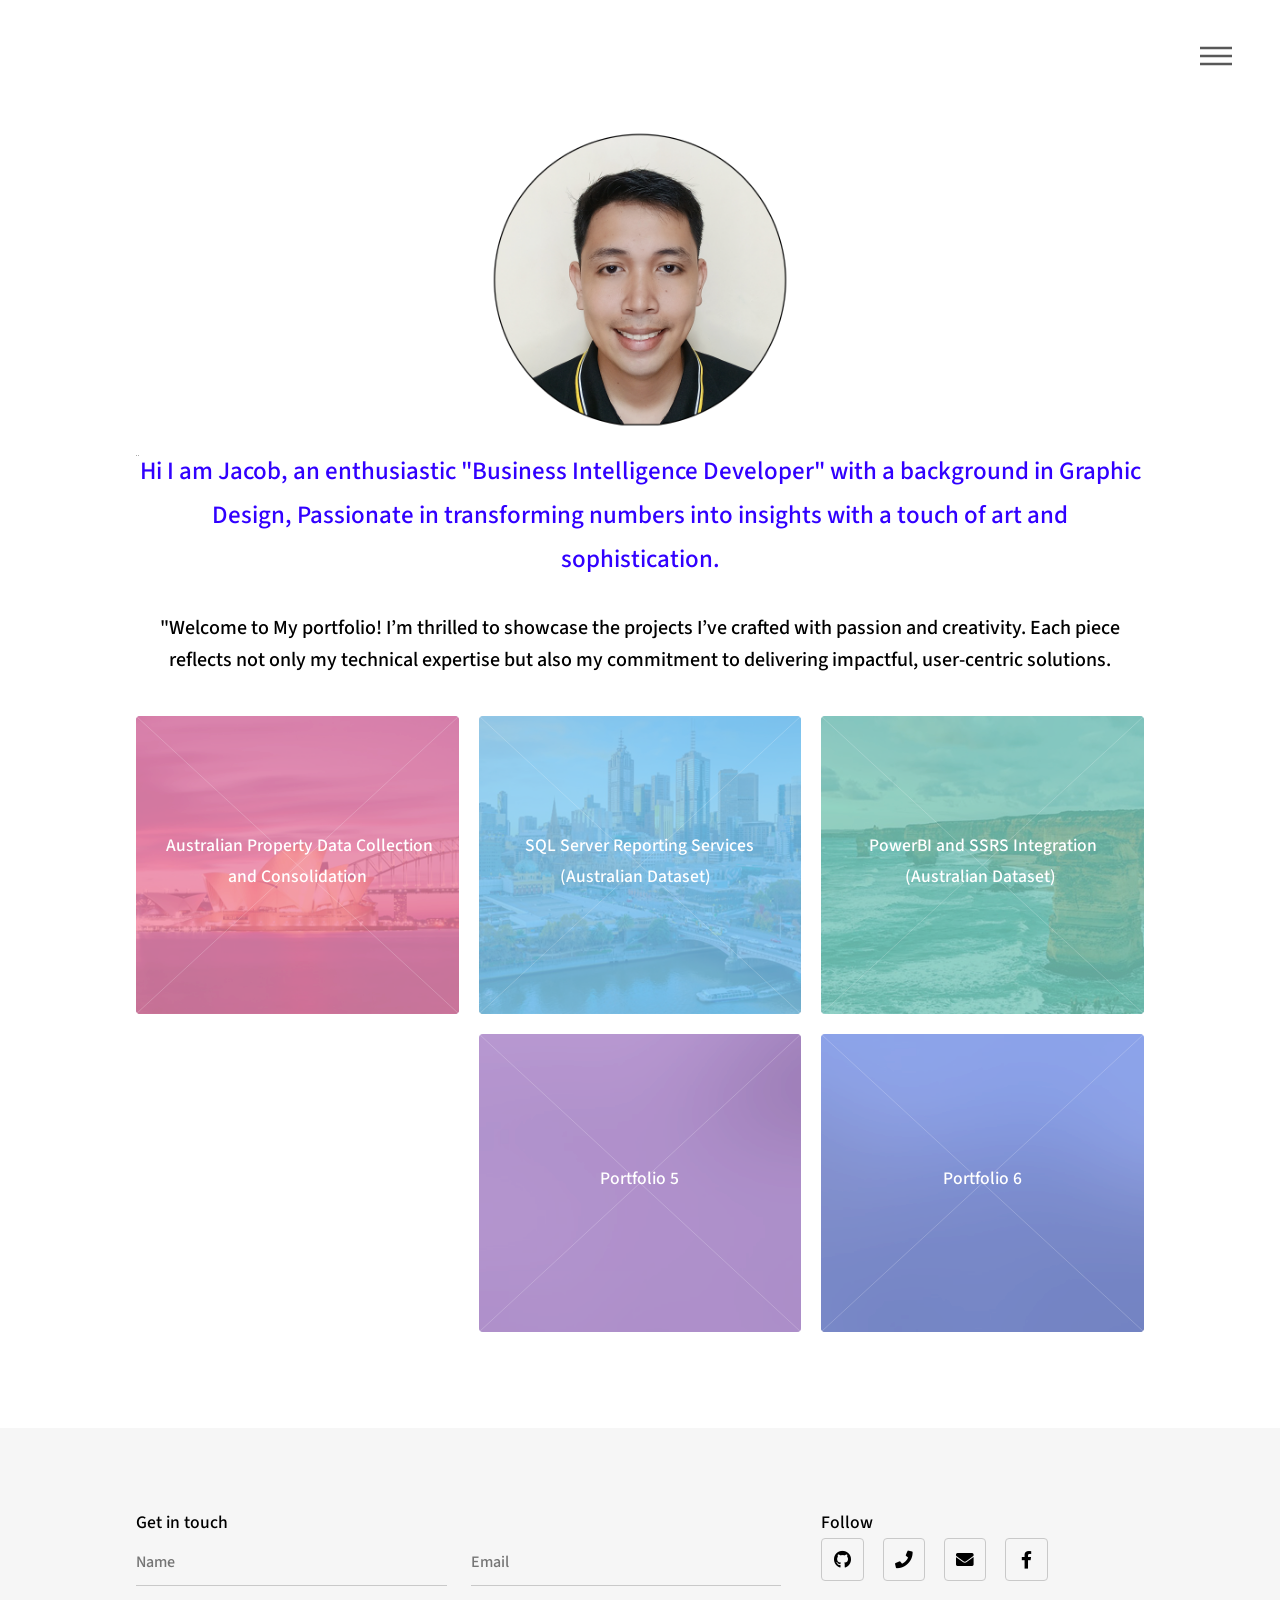
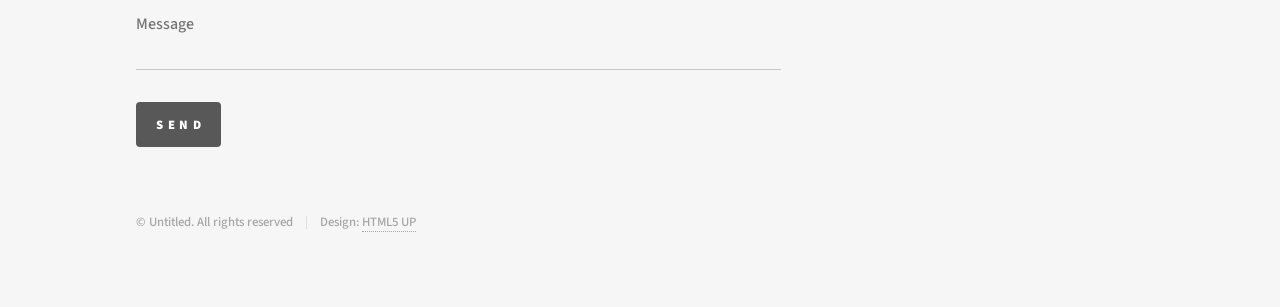
==== commit f2776e99: "design fixes" ====
--- a/index.html
+++ b/index.html
@@ -53,11 +53,11 @@
 						<div class="inner">
 							<header>
 								
-							  <p class="align-center"><strong>Hi I am Jacob, an enthusiastic "Business Intelligence Developer" with a background in Graphic Design, Passionate in transforming numbers into insights with a touch of art and sophistication. </strong></p>
+							  <p class="align-center">Hi I am Jacob, an enthusiastic "Business Intelligence Developer" with a background in Graphic Design, Passionate in transforming numbers into insights with a touch of art and sophistication. </p>
+								
 
-								<p class ="portfolio-text"><strong><em>"Welcome to My portfolio! I’m thrilled to showcase the projects I’ve crafted with passion and creativity. Each piece reflects not only my technical expertise but also my commitment to delivering impactful, user‑centric solutions.</em></strong></p>
-							
-							</header>
+<p class="portfolio-text">"Welcome to My portfolio! I’m thrilled to showcase the projects I’ve crafted with passion and creativity. Each piece reflects not only my technical expertise but also my commitment to delivering impactful, user‑centric solutions.</p>
+                            </header>
 							<section class="tiles">
 								<article class="style1">
 									<span class="image">
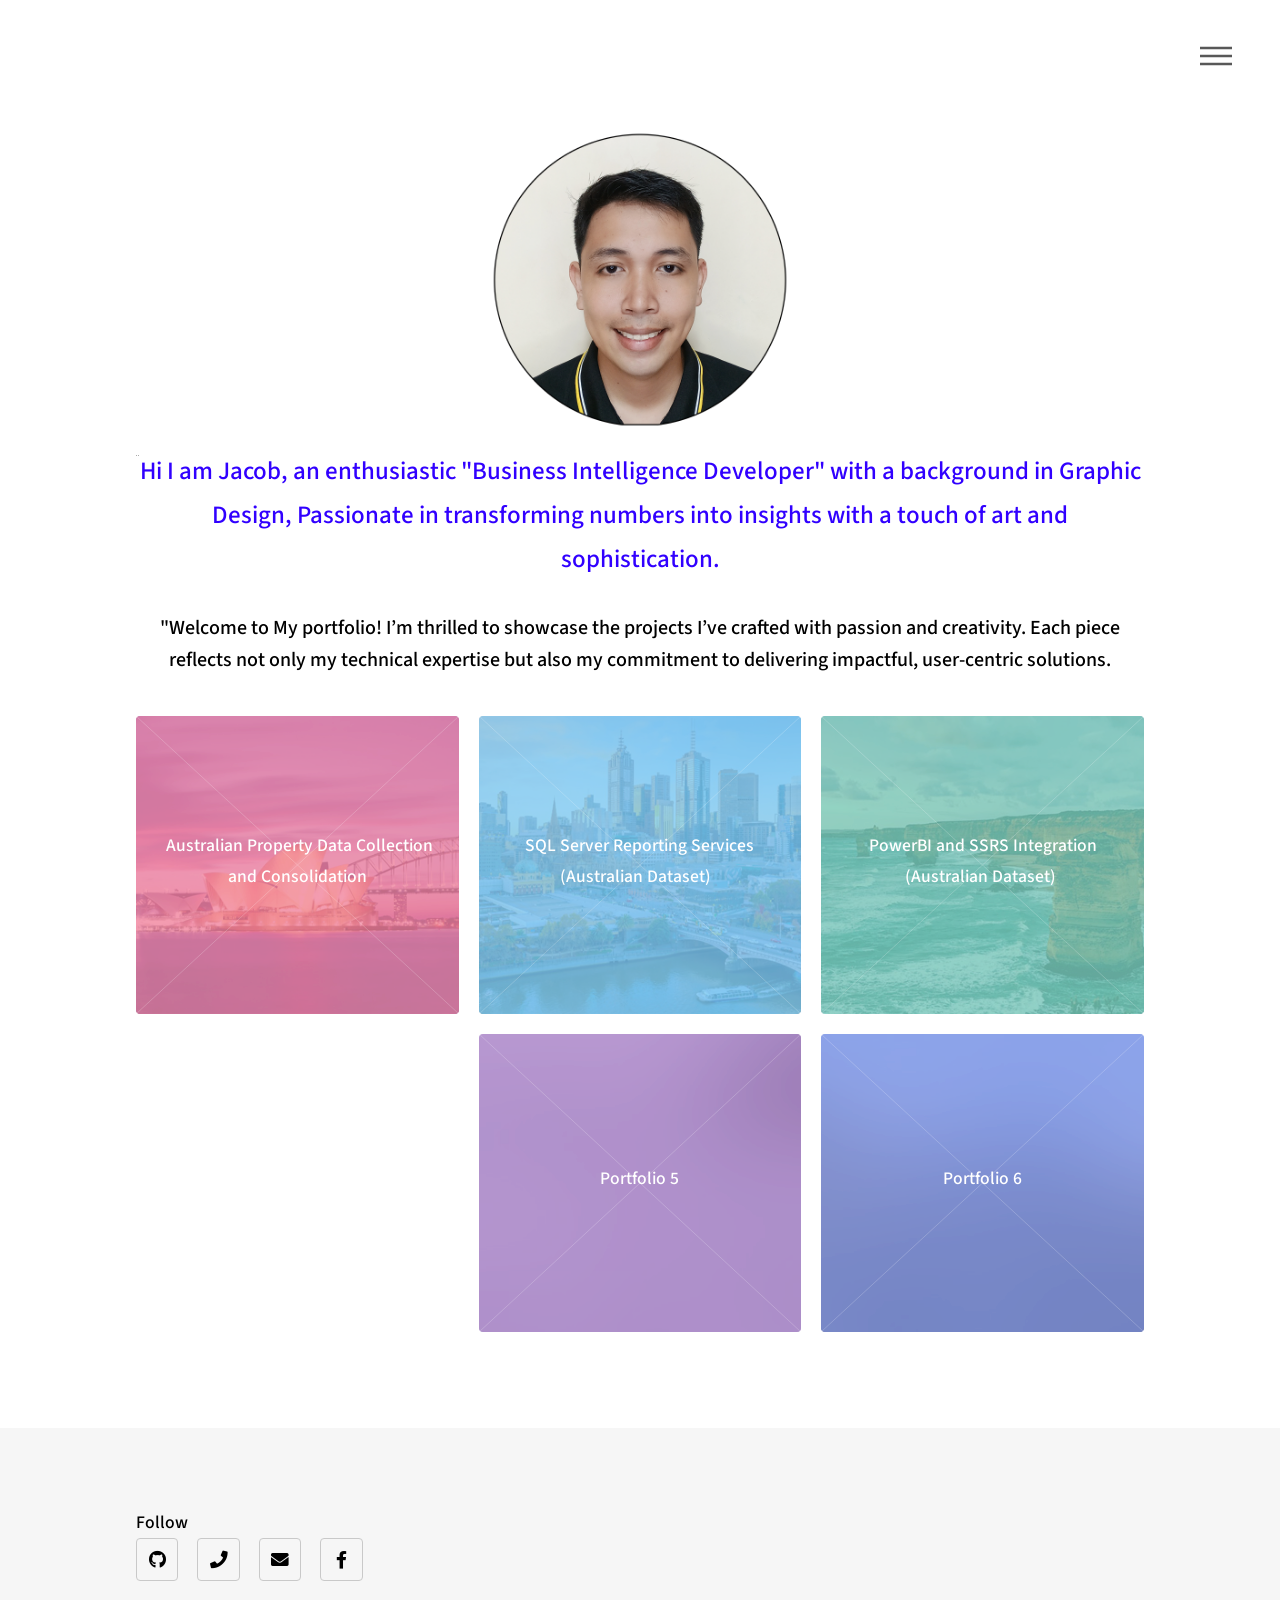
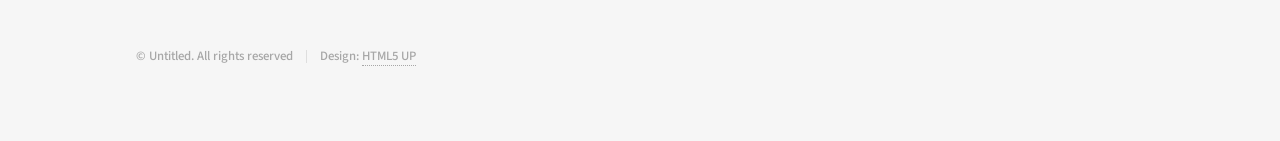
==== commit d9895cd9: "update" ====
--- a/index.html
+++ b/index.html
@@ -135,8 +135,7 @@
 				<!-- Footer -->
 					<footer id="footer">
 						<div class="inner">
-							<section>
-								<h2>Get in touch</h2>
+							<!--<h2>Get in touch</h2>
 								<form method="post" action="#">
 									<div class="fields">
 										<div class="field half">
@@ -152,7 +151,7 @@
 									<ul class="actions">
 										<li><input type="submit" value="Send" class="primary" /></li>
 									</ul>
-								</form>
+								</form>-->
 							</section>
 							<section>
 								<h2>Follow</h2>
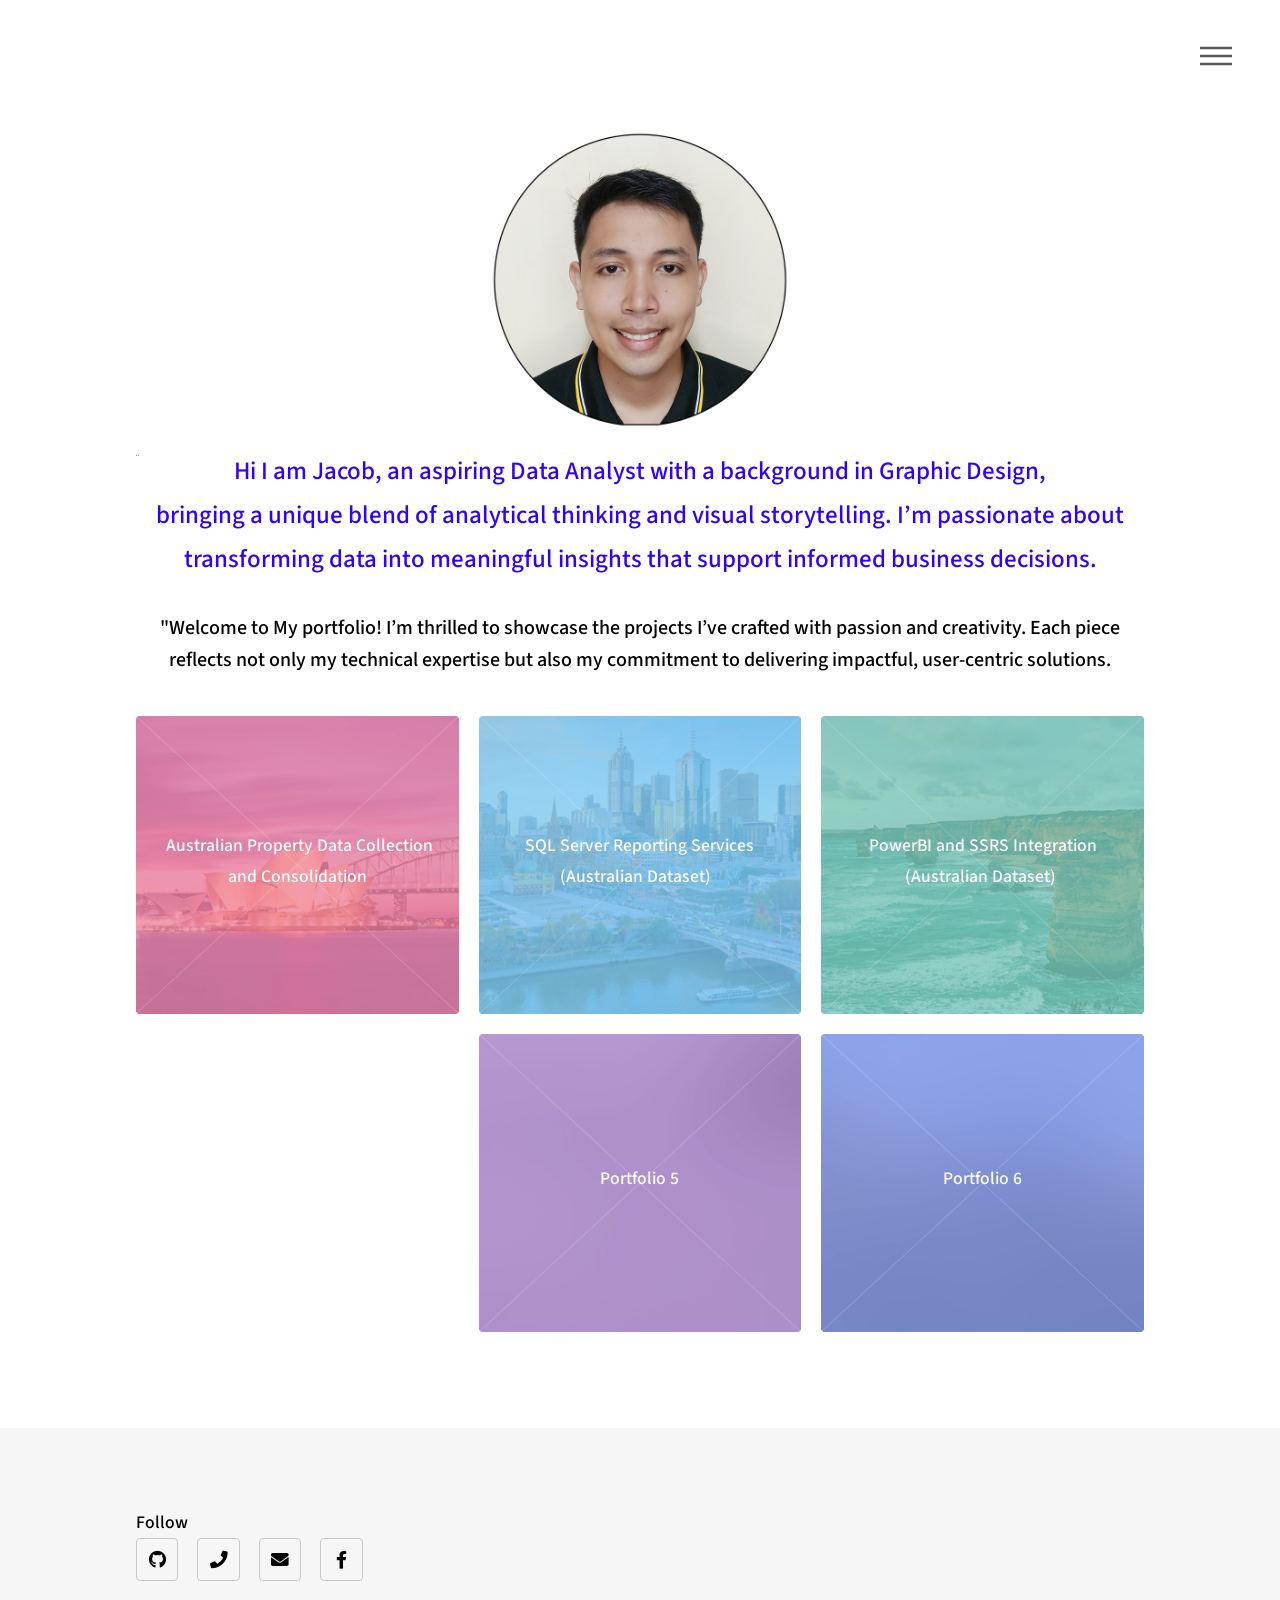
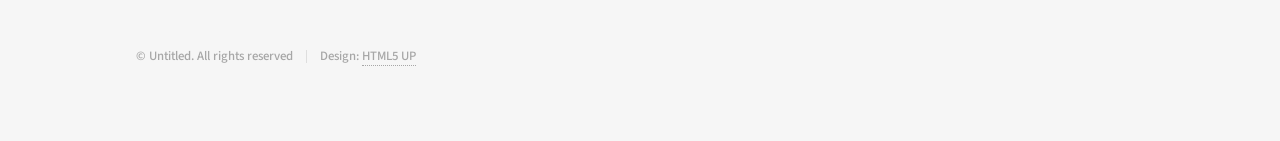
==== commit eca024e5: "update1" ====
--- a/index.html
+++ b/index.html
@@ -53,7 +53,7 @@
 						<div class="inner">
 							<header>
 								
-							  <p class="align-center">Hi I am Jacob, an enthusiastic "Business Intelligence Developer" with a background in Graphic Design, Passionate in transforming numbers into insights with a touch of art and sophistication. </p>
+							  <p class="align-center">Hi I am Jacob, an aspiring Data Analyst with a background in Graphic Design, <br>bringing a unique blend of analytical thinking and visual storytelling. I’m passionate about transforming data into meaningful insights that support informed business decisions. </p>
 								
 
 <p class="portfolio-text">"Welcome to My portfolio! I’m thrilled to showcase the projects I’ve crafted with passion and creativity. Each piece reflects not only my technical expertise but also my commitment to delivering impactful, user‑centric solutions.</p>
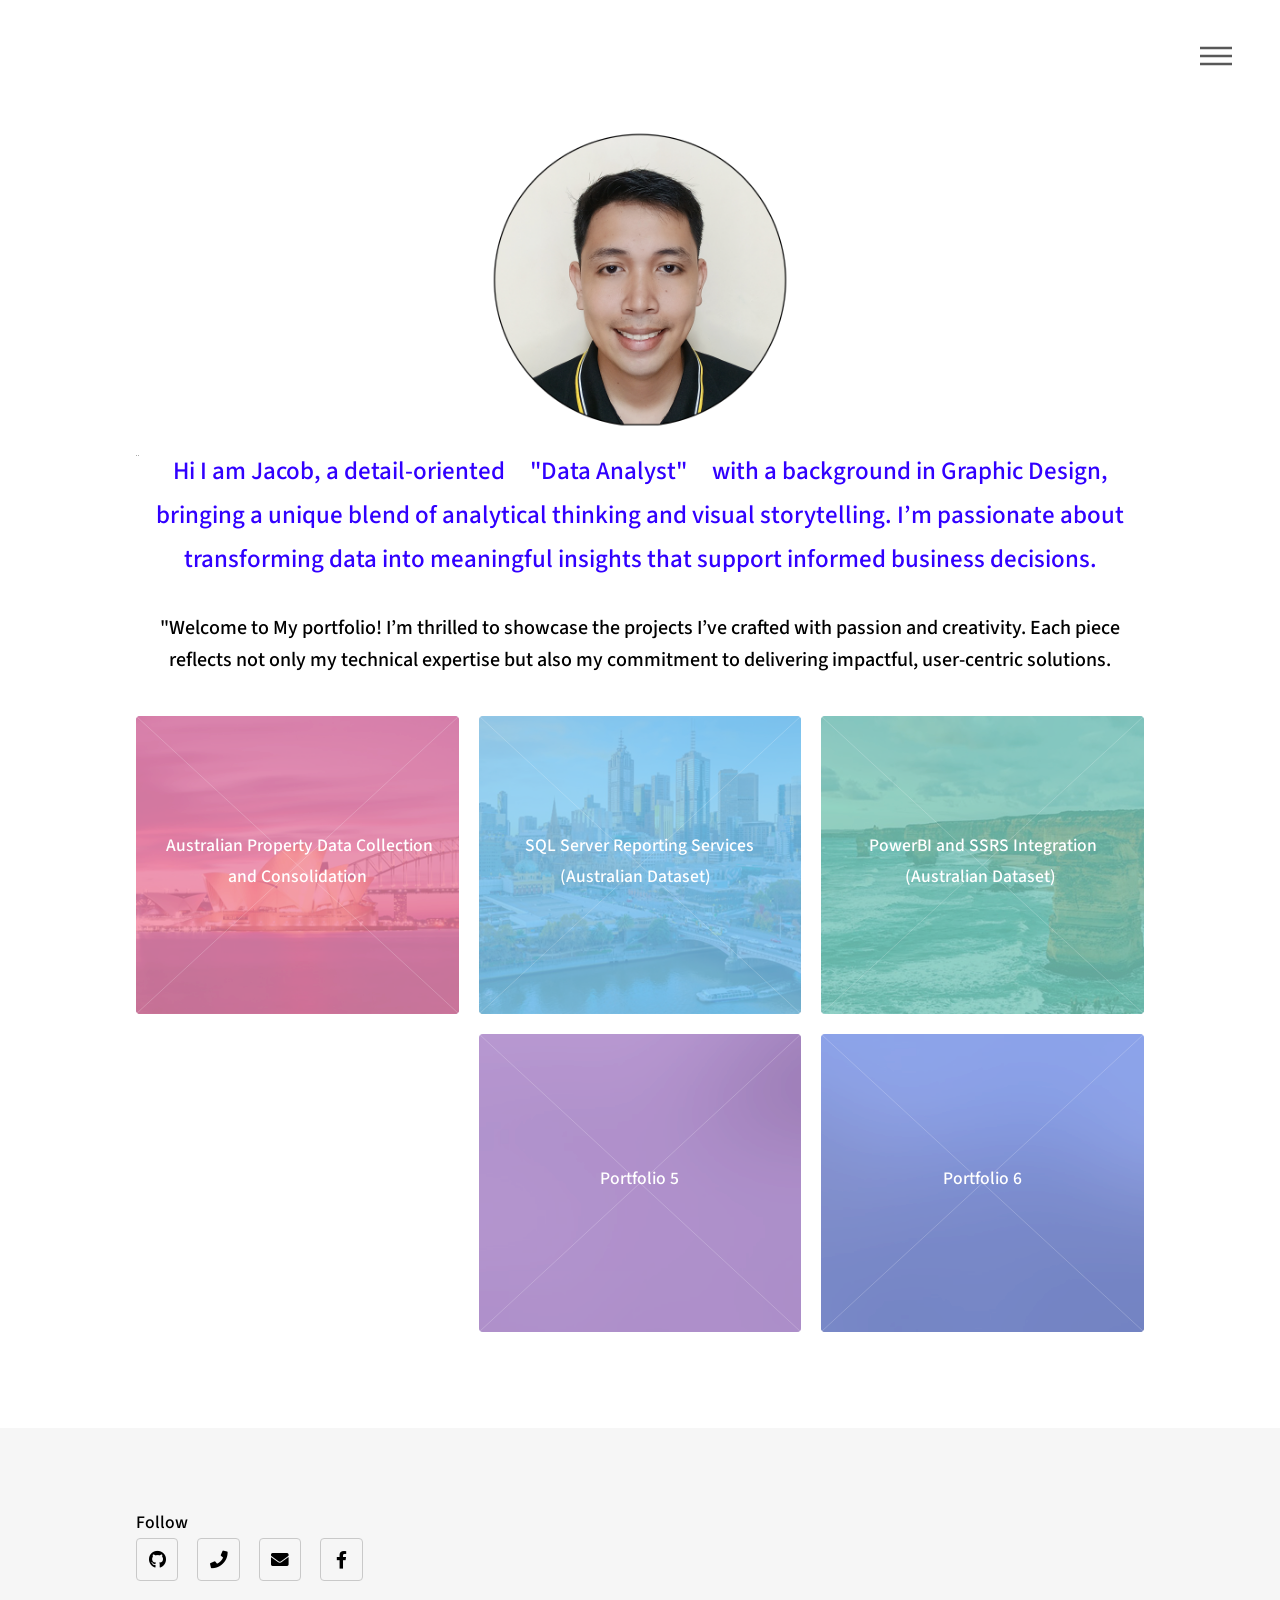
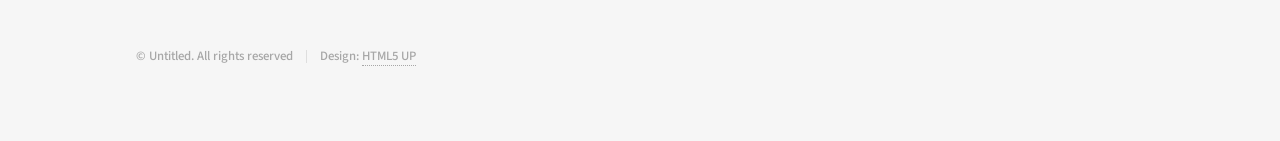
==== commit cc48e48f: "fabric integration" ====
--- a/index.html
+++ b/index.html
@@ -53,7 +53,7 @@
 						<div class="inner">
 							<header>
 								
-							  <p class="align-center">Hi I am Jacob, an aspiring Data Analyst with a background in Graphic Design, <br>bringing a unique blend of analytical thinking and visual storytelling. I’m passionate about transforming data into meaningful insights that support informed business decisions. </p>
+							  <p class="align-center">Hi I am Jacob, a detail-oriented&nbsp; &nbsp; &nbsp;"Data Analyst"&nbsp;  &nbsp; &nbsp;with a background in Graphic Design, <br>bringing a unique blend of analytical thinking and visual storytelling. I’m passionate about transforming data into meaningful insights that support informed business decisions. </p>
 								
 
 <p class="portfolio-text">"Welcome to My portfolio! I’m thrilled to showcase the projects I’ve crafted with passion and creativity. Each piece reflects not only my technical expertise but also my commitment to delivering impactful, user‑centric solutions.</p>
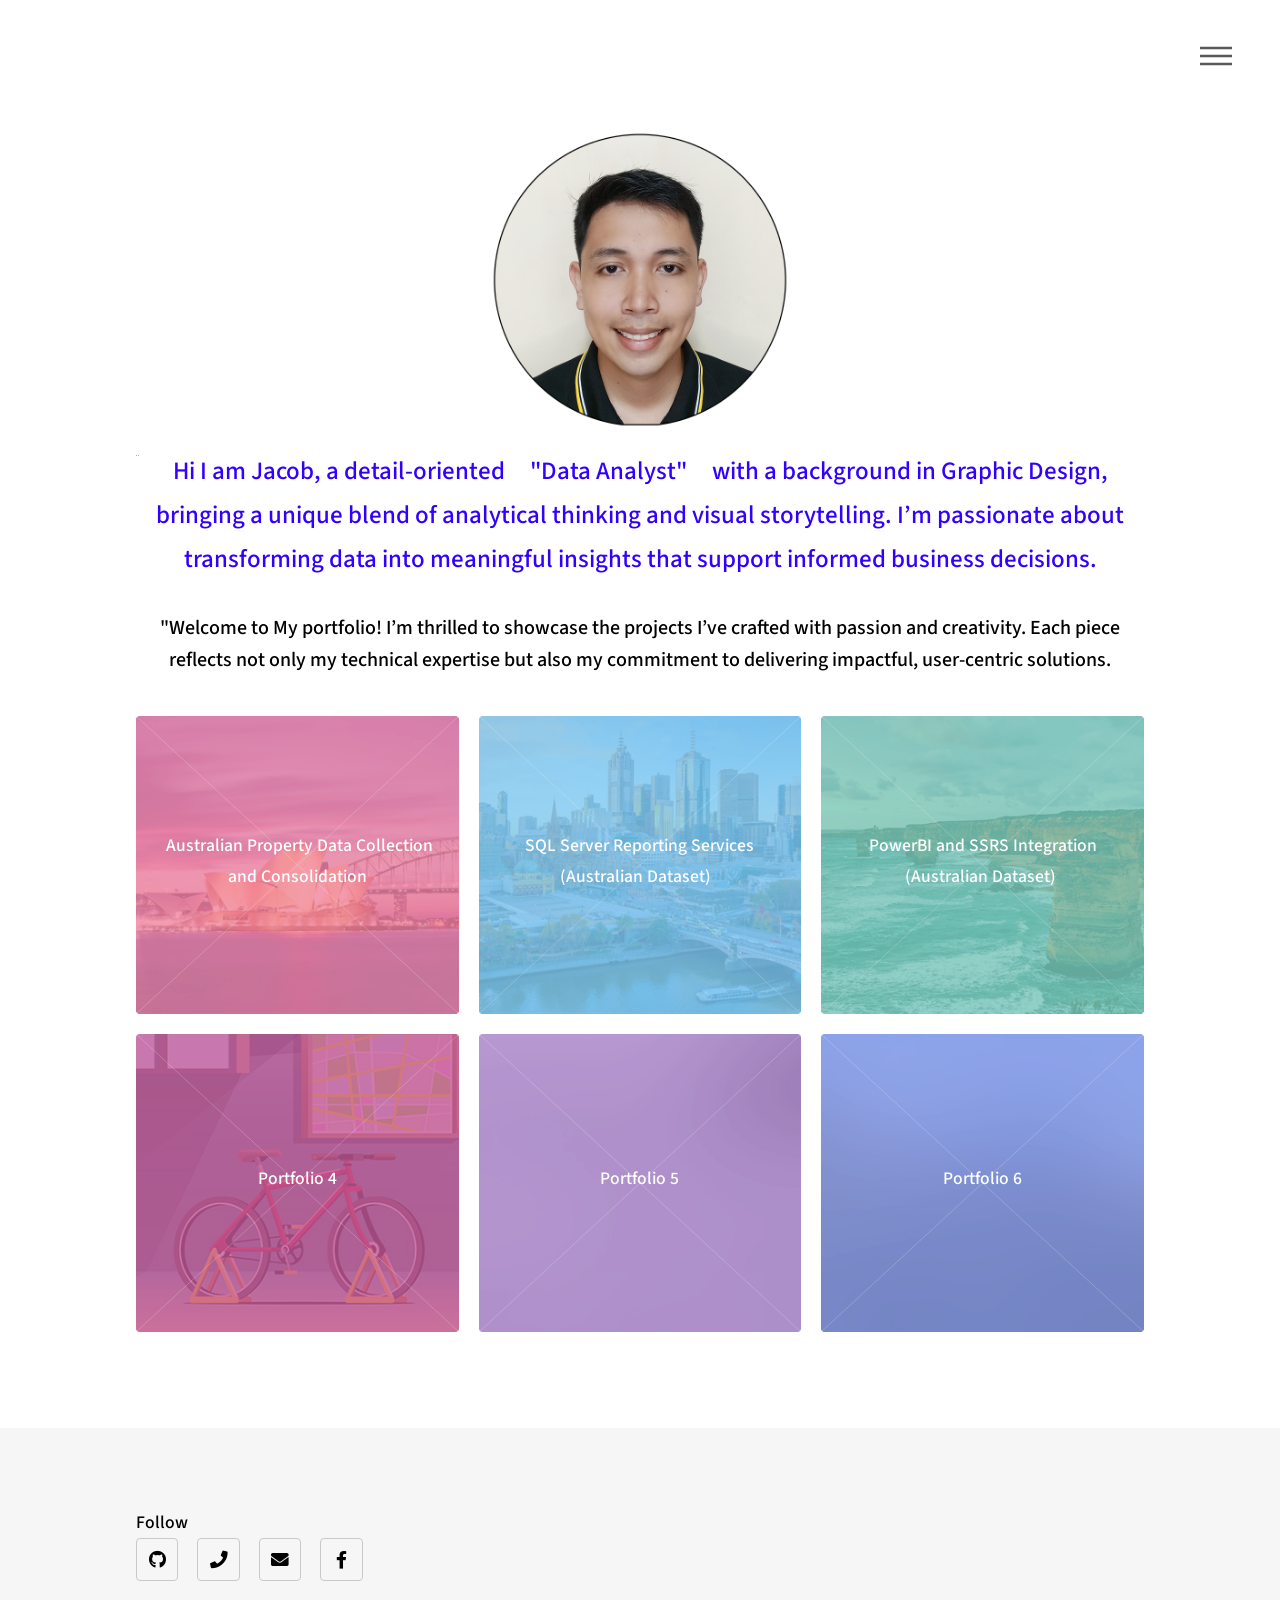
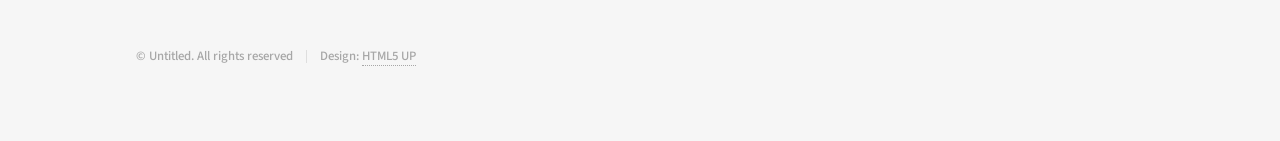
==== commit 45be58da: "update" ====
--- a/index.html
+++ b/index.html
@@ -89,19 +89,19 @@
 									<a href="Portfolio3.html">
 										<h2>PowerBI and SSRS Integration</h2>
 										<h2>(Australian Dataset)&nbsp;</h2>
-<div class="content">
-			  <p>Click to View</p>
-			</div>
+									<div class="content">
+			 						 <p>Click to View</p>
+								</div>
 									</a>
 								</article>
 								<article class="style4">
 									<span class="image">
 										<img src="images/pic04.jpg" alt="" />
 									</span>
-									<a>
-										<h2>Portfolio 4&nbsp;</h2>
+									<a href="Portfolio4.html">
+										<h2>Portfolio 4</h2>
 										<div class="content">
-											<p>Come back soon&nbsp; &nbsp;</p>
+											<p>Come back soon&nbsp;&nbsp;</p>
 										</div>
 									</a>
 								</article>
@@ -131,7 +131,7 @@
 						  </section>
 					  </div>
 					</div>
-
+			
 				<!-- Footer -->
 					<footer id="footer">
 						<div class="inner">
@@ -152,7 +152,7 @@
 										<li><input type="submit" value="Send" class="primary" /></li>
 									</ul>
 								</form>-->
-							</section>
+						
 							<section>
 								<h2>Follow</h2>
 								<ul class="icons">
